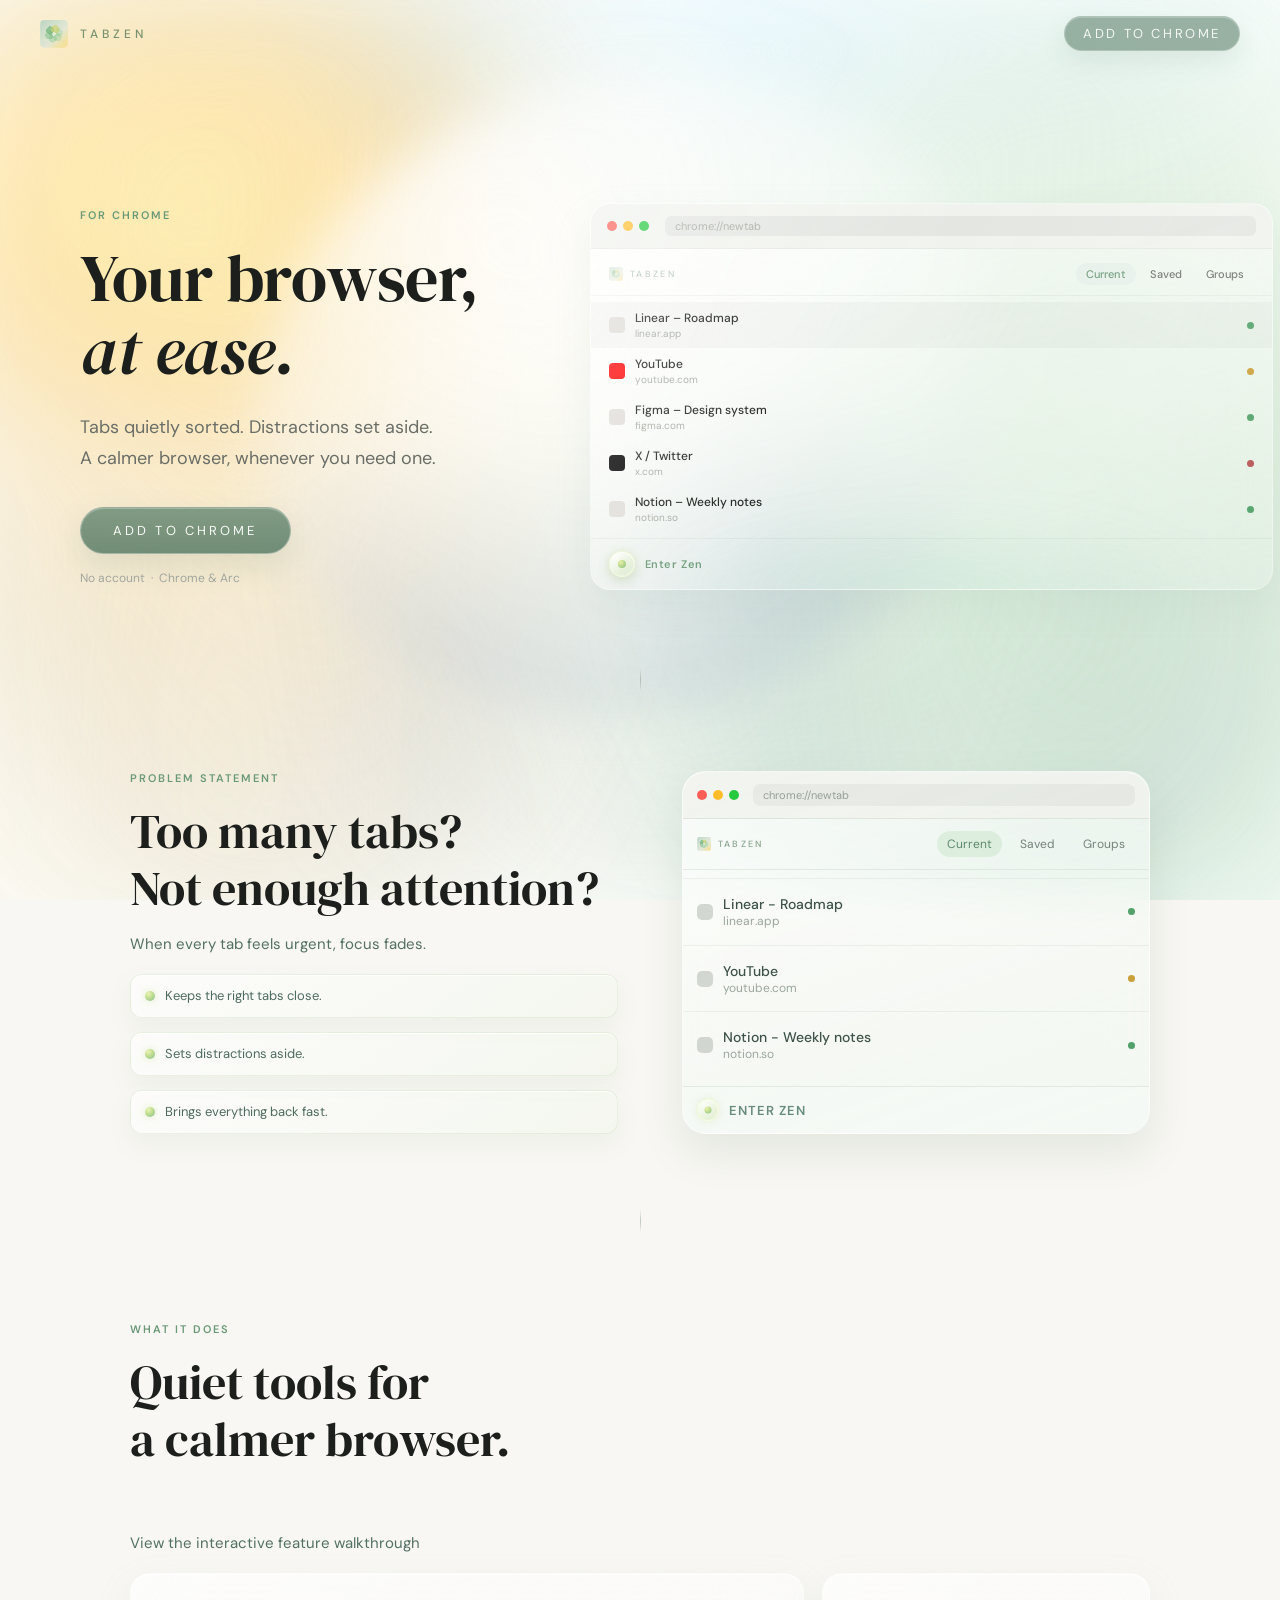
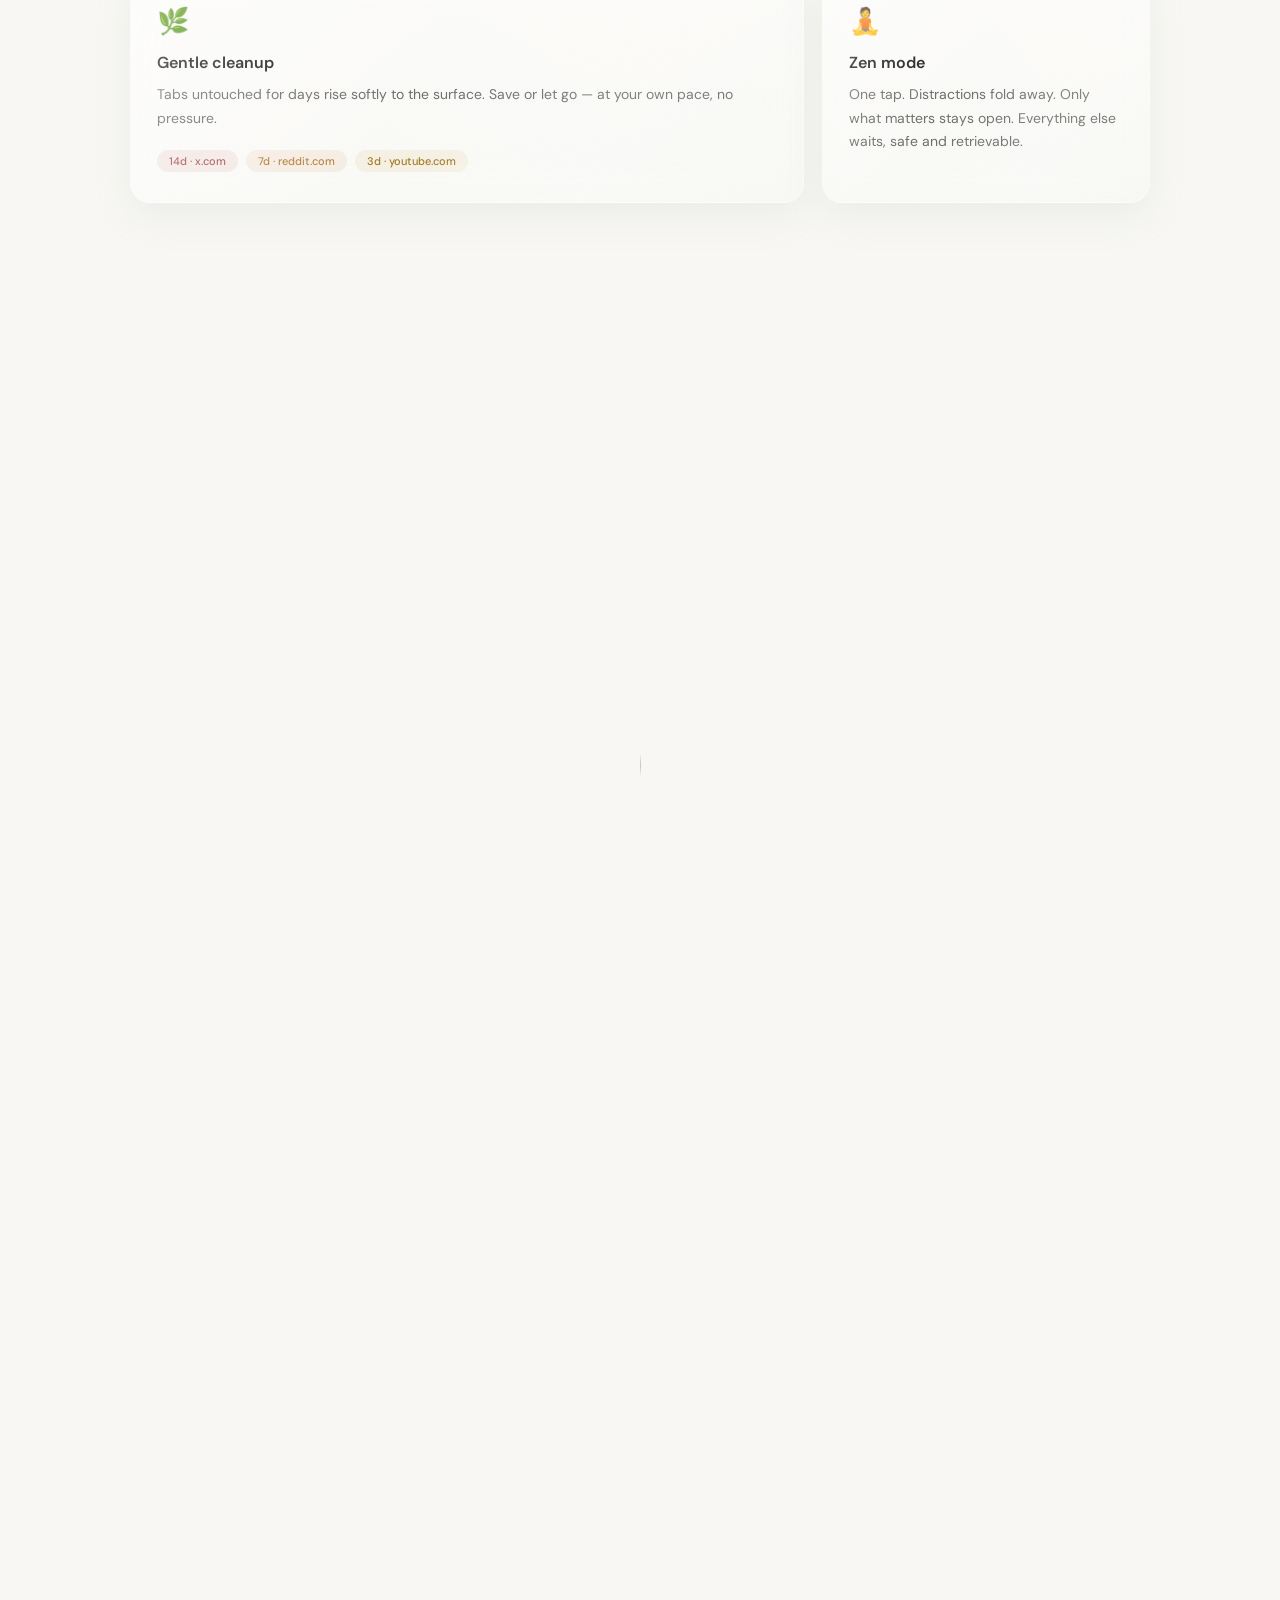
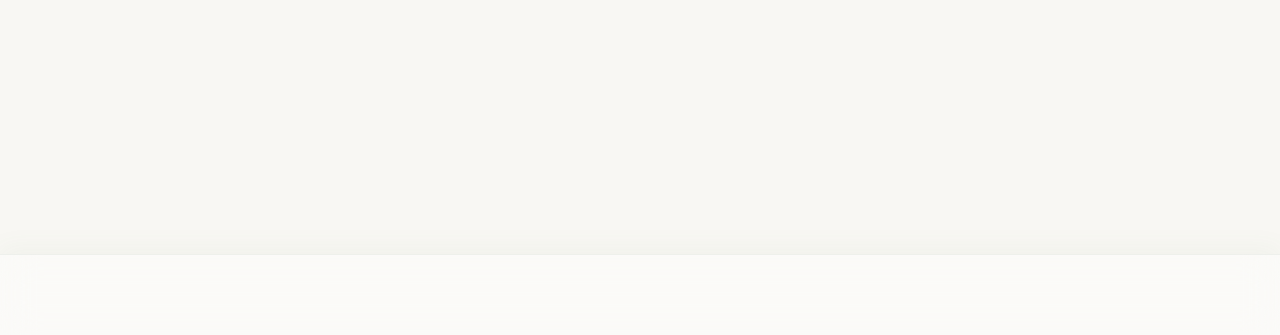
==== index.html @ 059d5b4e "Add files via upload" ====
<!DOCTYPE html>
<html lang="en">
<head>
  <meta charset="UTF-8" />
  <meta name="viewport" content="width=device-width, initial-scale=1.0" />
  <title>Tabzen - quiet tab management</title>
  <link rel="icon" type="image/svg+xml" href="./tabzen-logo.svg" />
  <link rel="stylesheet" href="./landing.css?v=20260421-zen25" />
  <link rel="preconnect" href="https://fonts.googleapis.com" />
  <link rel="preconnect" href="https://fonts.gstatic.com" crossorigin />
  <link href="https://fonts.googleapis.com/css2?family=DM+Sans:wght@400;500;600;700&family=DM+Serif+Display:ital@0;1&display=swap" rel="stylesheet" />
</head>
<body>
  <div class="zen-cursor" aria-hidden="true"></div>

  <!-- ── Background decoration ── -->
  <div class="bg-canvas" aria-hidden="true">
    <div class="petal p1"></div>
    <div class="petal p2"></div>
    <div class="petal p3"></div>
    <div class="petal p4"></div>
    <div class="petal p5"></div>
    <div class="petal p6"></div>
    <div class="petal p7"></div>
    <div class="petal p8"></div>
    <div class="petal p9"></div>
    <div class="petal p10"></div>
    <div class="petal p11"></div>
    <div class="petal p12"></div>
    <div class="glow-orb g1"></div>
    <div class="glow-orb g2"></div>
    <div class="glow-orb g3"></div>
    <div class="glow-orb g4"></div>
    <div class="glow-orb g5"></div>
    <div class="glass-orb glass-orb-main" aria-hidden="true">
      <div class="glass-orb-liquid"></div>
    </div>
    <div class="glass-orb-lite orb-a" aria-hidden="true"></div>
    <div class="glass-orb-lite orb-b" aria-hidden="true"></div>
    <div class="glass-orb-lite orb-c" aria-hidden="true"></div>
    <div class="ripple-field"></div>
    <div class="dust-field"></div>
  </div>

  <!-- ── NAV ── -->
  <nav class="nav">
    <a class="nav-logo" href="#" aria-label="tabzen home">
      <img src="./tabzen-logo.svg" alt="tabzen" />
      <span class="brand-wordmark">TABZEN</span>
    </a>
    <a class="nav-cta" href="#">ADD TO CHROME</a>
  </nav>

  <!-- ── HERO ── -->
  <section class="hero">
    <div class="hero-grid">
      <div class="hero-copy">
        <div class="hero-eyebrow">for Chrome</div>
        <h1 class="hero-headline">
          Your browser,<br />
          <em>at ease.</em>
        </h1>
        <p class="hero-sub">
          Tabs quietly sorted. Distractions set aside.<br class="br-desk" />
          A calmer browser, whenever you need one.
        </p>
        <a class="btn-primary" href="#">ADD TO CHROME</a>
        <div class="hero-footnote">No account &nbsp;·&nbsp; Chrome &amp; Arc</div>

        <div class="hero-preview-strip" aria-hidden="true">
          <article class="hero-peek hero-peek-timer">
            <div class="hero-peek-tag">ZEN TIMER</div>
            <div class="hero-peek-time" data-demo-timer>00:09</div>
            <div class="hero-peek-bar"><span style="--w: 76%"></span></div>
          </article>

          <article class="hero-peek hero-peek-theme" data-theme-demo>
            <div class="hero-peek-head">
              <span class="hero-peek-tag">LIGHT / DARK</span>
              <button class="theme-toggle" data-theme-toggle type="button" aria-label="Toggle preview theme">Light</button>
            </div>
            <div class="hero-peek-theme-ui">
              <span></span><span></span><span class="short"></span>
            </div>
          </article>

          <article class="hero-peek hero-peek-restore">
            <div class="hero-peek-tag">SESSION RESTORE</div>
            <div class="hero-peek-list">
              <span>Roadmap · Q2 2026</span>
              <span>Reading list · 4 articles</span>
            </div>
          </article>
        </div>
      </div>

      <div class="hero-visual">
        <div class="mockup-wrap" aria-hidden="true">
          <div class="mockup-browser">
            <div class="mockup-bar">
              <span class="dot red"></span><span class="dot yellow"></span><span class="dot green"></span>
              <div class="mockup-url">chrome://newtab</div>
            </div>
            <div class="mockup-body">
              <div class="panel-header">
                <span class="panel-title" aria-label="tabzen brand">
                  <img src="./tabzen-logo.svg" alt="tabzen" />
                  <span class="brand-wordmark brand-wordmark--panel">TABZEN</span>
                </span>
                <div class="panel-tabs-row">
                  <span class="ptab active">Current</span>
                  <span class="ptab">Saved</span>
                  <span class="ptab">Groups</span>
                </div>
              </div>
              <div class="tab-list">
                <div class="tab-row tab-row--active"><div class="fav"></div><div class="tab-info"><div class="tab-title">Linear – Roadmap</div><div class="tab-url">linear.app</div></div><div class="leaf leaf--green"></div></div>
                <div class="tab-row"><div class="fav fav-yt"></div><div class="tab-info"><div class="tab-title">YouTube</div><div class="tab-url">youtube.com</div></div><div class="leaf leaf--yellow"></div></div>
                <div class="tab-row"><div class="fav"></div><div class="tab-info"><div class="tab-title">Figma – Design system</div><div class="tab-url">figma.com</div></div><div class="leaf leaf--green"></div></div>
                <div class="tab-row"><div class="fav fav-x"></div><div class="tab-info"><div class="tab-title">X / Twitter</div><div class="tab-url">x.com</div></div><div class="leaf leaf--red"></div></div>
                <div class="tab-row"><div class="fav"></div><div class="tab-info"><div class="tab-title">Notion – Weekly notes</div><div class="tab-url">notion.so</div></div><div class="leaf leaf--green"></div></div>
              </div>
              <div class="zen-bar">
                <div class="zen-orb"></div>
                <span class="zen-label">Enter Zen</span>
              </div>
            </div>
          </div>
        </div>
      </div>
    </div>
  </section>

  <div class="section-divider" aria-hidden="true"></div>

  <!-- ── PROBLEM STATEMENT ── -->
  <section class="problem" id="problem">
    <div class="problem-grid">
      <div class="problem-copy">
        <div class="section-tag">Problem statement</div>
        <h2 class="section-title">Too many tabs?<br/>Not enough attention?</h2>
        <p class="problem-lead">When every tab feels urgent, focus fades.</p>

        <ul class="problem-questions">
          <li>Keeps the right tabs close.</li>
          <li>Sets distractions aside.</li>
          <li>Brings everything back fast.</li>
        </ul>
      </div>

      <div class="problem-visual" aria-hidden="true">
        <div class="problem-product-card">
          <div class="pp-top">
            <span class="dot red"></span><span class="dot yellow"></span><span class="dot green"></span>
            <span class="pp-url">chrome://newtab</span>
          </div>
          <div class="pp-head">
            <span class="pp-logo" aria-label="tabzen brand">
              <img src="./tabzen-logo.svg" alt="tabzen" />
              <span class="brand-wordmark brand-wordmark--panel">TABZEN</span>
            </span>
            <div class="pp-tabs"><span class="active">Current</span><span>Saved</span><span>Groups</span></div>
          </div>

          <div class="pp-list">
            <div class="pp-row"><span class="pp-fav"></span><div class="pp-txt"><b>Linear - Roadmap</b><small>linear.app</small></div><i class="leaf leaf--green"></i></div>
            <div class="pp-row"><span class="pp-fav"></span><div class="pp-txt"><b>YouTube</b><small>youtube.com</small></div><i class="leaf leaf--yellow"></i></div>
            <div class="pp-row"><span class="pp-fav"></span><div class="pp-txt"><b>Notion - Weekly notes</b><small>notion.so</small></div><i class="leaf leaf--green"></i></div>
          </div>

          <div class="pp-foot">
            <span class="pp-orb"></span>
            <span>Enter Zen</span>
          </div>
        </div>
      </div>
    </div>
  </section>

  <div class="section-divider" aria-hidden="true"></div>

  <!-- ── FEATURES ── -->
  <section class="features" id="features">
    <div class="section-tag">What it does</div>
    <h2 class="section-title">Quiet tools for<br/>a calmer browser.</h2>
    <p class="problem-lead"><a href="./features.html">View the interactive feature walkthrough</a></p>

    <div class="feature-grid">

      <div class="feature-card feature-card--wide">
        <div class="fc-icon">🌿</div>
        <h3>Gentle cleanup</h3>
        <p>Tabs untouched for days rise softly to the surface. Save or let go — at your own pace, no pressure.</p>
        <div class="fc-detail">
          <div class="stale-pill stale-pill--red">14d · x.com</div>
          <div class="stale-pill stale-pill--orange">7d · reddit.com</div>
          <div class="stale-pill stale-pill--yellow">3d · youtube.com</div>
        </div>
      </div>

      <div class="feature-card">
        <div class="fc-icon">🧘</div>
        <h3>Zen mode</h3>
        <p>One tap. Distractions fold away. Only what matters stays open. Everything else waits, safe and retrievable.</p>
      </div>

      <div class="feature-card">
        <div class="fc-icon">🗂</div>
        <h3>Smart groups</h3>
        <p>Tabs find their own clusters quietly — Work, Research, Reading. The right one is usually nearby.</p>
      </div>

      <div class="feature-card">
        <div class="fc-icon">🎨</div>
        <h3>Free hue and theme color</h3>
        <p>Freely shift hue and pick any theme color. tabzen updates instantly and keeps your personalized look quietly in the background.</p>
      </div>

      <div class="feature-card feature-card--wide">
        <div class="fc-icon">📦</div>
        <h3>Save, drag, return</h3>
        <p>Drag tabs between windows. Save a whole session in one click. They wait quietly until you come back.</p>
      </div>

    </div>
  </section>

  <div class="section-divider" aria-hidden="true"></div>

  <!-- ── HOW IT WORKS ── -->
  <section class="how" id="how">
    <div class="section-tag">How it works</div>
    <h2 class="section-title">Three small moments.<br/>A quieter day.</h2>

    <div class="steps">
      <div class="step">
        <div class="step-num">01</div>
        <h3>Open the panel</h3>
        <p>Pin tabzen to your toolbar. The side panel opens quietly — tabs sorted and colour-aged at a glance.</p>
      </div>
      <div class="step-connector"></div>
      <div class="step">
        <div class="step-num">02</div>
        <h3>Settle what you don't need</h3>
        <p>Sweep stale tabs or save a group for later. Drag between windows. Nothing disappears until you decide.</p>
      </div>
      <div class="step-connector"></div>
      <div class="step">
        <div class="step-num">03</div>
        <h3>Enter Zen</h3>
        <p>Tap the orb. Distractions move aside. What matters stays. The rest waits safely nearby.</p>
      </div>
    </div>
  </section>

  <!-- ── PRODUCT SHOWCASE ── -->
  <section class="showcase" id="showcase">
    <div class="section-tag">Product glimpses</div>
    <h2 class="section-title">A few quiet moments<br/>from tabzen.</h2>

    <div class="showcase-grid">
      <article class="demo-card demo-zen">
        <div class="demo-head">
          <span class="demo-chip">ZEN MODE ACTIVE</span>
          <span class="demo-chip demo-chip-soft">focus queue</span>
        </div>
        <div class="demo-timer" data-demo-clock>00:09</div>
        <p class="demo-copy">Distractions parked. Focus open. Time flows.</p>
        <div class="demo-meter">
          <span style="--w: 80%"></span>
        </div>
        <ul class="demo-tabs">
          <li><span>tabzen.io — focus mode</span><em>9s</em></li>
          <li><span>docs.stripe.com — payments</span><em>3m</em></li>
          <li><span>figma.com — ui review</span><em>7m</em></li>
        </ul>
      </article>

      <article class="demo-card theme-demo" data-theme-card>
        <div class="demo-head">
          <span class="demo-chip">THEME SWITCH</span>
          <button class="theme-toggle" data-theme-card-toggle type="button" aria-label="Toggle preview theme">Light</button>
        </div>
        <div class="theme-preview">
          <div class="theme-topbar"></div>
          <div class="theme-row"><span class="theme-dot"></span><span class="theme-line"></span></div>
          <div class="theme-row"><span class="theme-dot"></span><span class="theme-line"></span></div>
          <div class="theme-row"><span class="theme-dot"></span><span class="theme-line short"></span></div>
        </div>
        <p class="demo-copy">Light or dark, one tap. The same calm palette either way.</p>
      </article>

      <article class="demo-card demo-queue">
        <div class="demo-head">
          <span class="demo-chip">SESSION RESTORE</span>
          <span class="demo-chip demo-chip-soft">2 tabs recovered</span>
        </div>
        <p class="demo-copy">Your parked tabs, ready when you surface.</p>
        <div class="queue-rows">
          <div class="queue-row"><span class="queue-fav"></span><span>Roadmap planning 2026</span></div>
          <div class="queue-row"><span class="queue-fav alt"></span><span>Article — saved for later</span></div>
          <div class="queue-row"><span class="queue-fav"></span><span>Pricing compare sheet</span></div>
        </div>
        <a class="queue-action" href="#">Done</a>
      </article>
    </div>
  </section>

  <!-- ── ZEN CALLOUT ── -->
  <section class="callout">
    <div class="callout-inner">
      <div class="callout-orb" aria-hidden="true">
        <div class="orb-ring r1"></div>
        <div class="orb-ring r2"></div>
        <div class="orb-ring r3"></div>
        <div class="orb-core"></div>
      </div>
      <h2>Nothing lost,<br/><em>everything resting.</em></h2>
      <p>Zen mode parks what you don't need. Your desk clears. Everything waits — quiet, safe, ready when you return.</p>
      <a class="btn-primary btn-primary--light" href="#">ENTER ZEN</a>
    </div>
  </section>

  <!-- ── CTA ── -->
  <section class="final-cta">
    <h2>A calmer browser,<br/>when you need it.</h2>
    <p>Free. No account. No tracking.</p>
    <a class="btn-primary btn-primary--large" href="#">ADD TABZEN TO CHROME</a>
    <div class="final-footnote">Chrome Web Store &nbsp;·&nbsp; < 1 MB &nbsp;·&nbsp; Open source</div>
  </section>

  <!-- ── FOOTER ── -->
  <footer class="footer">
    <span class="footer-logo" aria-label="tabzen brand">
      <img src="./tabzen-logo.svg" alt="tabzen" />
      <span class="brand-wordmark">TABZEN</span>
    </span>
    <div class="footer-links">
      <a href="./privacy.html">Privacy</a>
      <a href="mailto:siyukath@gmail.com">Contact</a>
    </div>
  </footer>

  <script src="./landing.js?v=20260421-zen4"></script>
</body>
</html>
---- landing.css ----
/* ─── Reset & base ─────────────────────────────────── */
*, *::before, *::after { box-sizing: border-box; margin: 0; padding: 0; }

:root {
  --bg:            #f8f7f3;
  --bg-tint:       #eef5ef;
  --bg-petal:      #f5f0ea;
  --surface:       rgba(255,255,255,0.58);
  --surface-solid: #ffffff;
  --border:        rgba(126,146,126,0.10);
  --border-mid:    rgba(107,153,120,0.18);
  --text:          #1d1f1c;
  --muted:         #6a6e67;
  --subtle:        #a4a89f;
  --accent:        #6b9978;
  --accent-lt:     #e6f0e9;
  --accent-mid:    #91b89c;
  --accent-soft:   #cde4d4;
  --blush:         #f2e5dd;
  --mist:          #e2f0ea;
  --warn:          #b8823a;
  --danger:        #a85454;
  --wave-fill:     #eef2eb;
  --glass-shadow:  0 24px 60px rgba(74,108,86,0.12);
  --glass-highlight: inset 0 1px 0 rgba(255,255,255,0.82);

  --radius-sm: 8px;
  --radius-md: 14px;
  --radius-lg: 20px;
  --radius-xl: 32px;

  font-family: "DM Sans", system-ui, sans-serif;
  font-size: 16px;
  color: var(--text);
  background: var(--bg);
  -webkit-font-smoothing: antialiased;
  --mx: 50vw;
  --my: 40vh;
}

html { scroll-behavior: smooth; }
a    { color: inherit; text-decoration: none; }
em   { font-family: "DM Serif Display", Georgia, serif; font-style: italic; font-weight: 400; }

body {
  min-height: 100vh;
  font-family: "DM Sans", system-ui, sans-serif;
  background: var(--bg);
}

button,
input,
textarea,
select {
  font: inherit;
}

@media (pointer: fine) {
  body,
  a,
  button {
    cursor: none;
  }
}

.zen-cursor {
  position: fixed;
  left: 0;
  top: 0;
  width: 18px;
  height: 18px;
  margin-left: -9px;
  margin-top: -9px;
  pointer-events: none;
  z-index: 9999;
  opacity: 0;
  border-radius: 999px;
  background: radial-gradient(circle at 35% 35%, rgba(228,255,244,0.92), rgba(103,188,156,0.88) 62%, rgba(64,147,117,0.95));
  box-shadow: 0 0 0 1px rgba(228,255,244,0.75), 0 0 18px rgba(99,184,151,0.34);
  transform: translate3d(-200px, -200px, 0);
  transition: opacity .16s ease;
}

.zen-cursor.is-visible {
  opacity: 1;
}

.zen-cursor::after {
  content: "";
  position: absolute;
  inset: 0;
  border-radius: 999px;
  border: 1px solid rgba(96,180,148,0.56);
  transform: scale(1);
  opacity: 0.7;
  animation: cursor-ripple 1.45s ease-out infinite;
}

@keyframes cursor-ripple {
  0% { transform: scale(1); opacity: 0.66; }
  100% { transform: scale(2.4); opacity: 0; }
}

/* ─── Background canvas ─────────────────────────────── */
.bg-canvas {
  position: fixed; inset: 0; z-index: 0;
  pointer-events: none; overflow: hidden;
  background:
    radial-gradient(980px 620px at 12% 10%, rgba(204,231,189,0.54) 0%, transparent 67%),
    radial-gradient(900px 560px at 90% 14%, rgba(193,225,178,0.5) 0%, transparent 66%),
    radial-gradient(760px 460px at 58% 78%, rgba(98,134,88,0.46) 0%, transparent 70%),
    radial-gradient(680px 420px at calc(var(--mx) * 1) calc(var(--my) * 1), rgba(221,241,214,0.26) 0%, transparent 74%),
    linear-gradient(180deg, #fbfbf8 0%, #f5f8f1 52%, #f2f6ef 100%);
}

.bg-canvas::before,
.bg-canvas::after {
  content: "";
  position: absolute;
  inset: -12%;
  pointer-events: none;
}

.bg-canvas::before {
  background:
    radial-gradient(360px 520px at 52% 25%, rgba(67,102,64,0.54) 0%, rgba(78,122,72,0.34) 34%, rgba(78,122,72,0.08) 62%, transparent 78%),
    radial-gradient(610px 440px at 50% 66%, rgba(24,52,29,0.72) 0%, rgba(33,68,37,0.54) 36%, rgba(33,68,37,0.16) 66%, transparent 84%),
    radial-gradient(300px 650px at 82% 36%, rgba(132,176,116,0.42) 0%, rgba(132,176,116,0.18) 56%, transparent 74%),
    radial-gradient(560px 900px at 22% 38%, rgba(172,206,147,0.32) 0%, transparent 72%),
    radial-gradient(500px 780px at 74% 38%, rgba(140,179,122,0.28) 0%, transparent 74%);
  filter: blur(56px) saturate(1.08);
  opacity: 0.94;
  animation: ink-swell 24s ease-in-out infinite alternate;
}

.bg-canvas::after {
  background:
    linear-gradient(90deg,
      rgba(255,255,252,0) 0%,
      rgba(255,255,252,0.66) 15%,
      rgba(255,255,252,0.68) 19%,
      rgba(255,255,252,0) 28%,
      rgba(255,255,252,0) 39%,
      rgba(255,255,252,0.62) 47%,
      rgba(255,255,252,0.64) 51%,
      rgba(255,255,252,0) 60%,
      rgba(255,255,252,0) 100%),
    radial-gradient(circle at 30% 32%, rgba(255,255,255,0.36) 0 0.55px, transparent 0.95px),
    radial-gradient(circle at 62% 58%, rgba(175,205,165,0.24) 0 0.45px, transparent 0.9px);
  background-size: 100% 100%, 2px 2px, 2.4px 2.4px;
  opacity: 0.42;
  mix-blend-mode: screen;
  animation: channels-drift 26s ease-in-out infinite alternate;
}

@keyframes ink-swell {
  0% { transform: translate3d(-10px, 8px, 0) scale(1.02); }
  50% { transform: translate3d(16px, -10px, 0) scale(1.06); }
  100% { transform: translate3d(-8px, 14px, 0) scale(1.03); }
}

@keyframes channels-drift {
  0% { transform: translate3d(-6px, 0, 0); }
  100% { transform: translate3d(8px, 0, 0); }
}

.petal {
  position: absolute;
  border-radius: 58% 42% 52% 48% / 55% 45% 56% 44%;
  filter: blur(52px);
  opacity: 0.68;
  mix-blend-mode: multiply;
  animation: petal-wave 28s ease-in-out infinite alternate;
}
.p1 {
  width: 260px; height: 320px; top: 6%; left: 8%;
  background: radial-gradient(circle at 40% 38%, rgba(205,235,180,0.9) 0%, rgba(173,210,143,0.78) 38%, rgba(173,210,143,0.16) 74%, transparent 88%);
  animation-duration: 19s;
}
.p2 {
  width: 280px; height: 340px; top: 4%; right: 4%;
  background: radial-gradient(circle at 40% 36%, rgba(185,224,162,0.9) 0%, rgba(152,194,124,0.76) 38%, rgba(152,194,124,0.16) 74%, transparent 88%);
  animation-delay: 4s; animation-duration: 16s;
}
.p3 {
  width: 240px; height: 300px; top: 40%; left: 20%;
  background: radial-gradient(circle at 42% 34%, rgba(199,208,102,0.86) 0%, rgba(159,170,72,0.72) 34%, rgba(159,170,72,0.12) 74%, transparent 88%);
  animation-delay: 2s; animation-duration: 14s;
}
.p4 {
  width: 360px; height: 260px; bottom: 10vh; left: 36%;
  background: radial-gradient(circle at 44% 40%, rgba(28,54,31,0.88) 0%, rgba(24,45,27,0.76) 40%, rgba(24,45,27,0.2) 74%, transparent 88%);
  animation-delay: 7s; animation-duration: 17s;
}
.p5 {
  width: 220px; height: 190px; bottom: -2%; right: -4%;
  background: radial-gradient(circle at 40% 32%, rgba(117,144,83,0.78) 0%, rgba(82,109,57,0.62) 36%, rgba(82,109,57,0.14) 72%, transparent 88%);
  animation-delay: 10s; animation-duration: 20s;
}
.p6 {
  width: 112px; height: 142px; top: 42%; right: 24%;
  background: radial-gradient(circle at 42% 36%, rgba(206,239,229,0.9) 0%, rgba(132,201,173,0.72) 34%, rgba(132,201,173,0.14) 72%, transparent 88%);
  animation-delay: 5s; animation-duration: 15s;
}
.p7 {
  width: 122px; height: 150px; top: 16%; left: 47%;
  background: radial-gradient(circle at 42% 34%, rgba(221,246,232,0.92) 0%, rgba(174,226,200,0.76) 34%, rgba(174,226,200,0.14) 76%, transparent 88%);
  animation-delay: 9s; animation-duration: 13s;
}
.p8 {
  width: 96px; height: 124px; top: 24%; left: 68%;
  background: radial-gradient(circle at 40% 30%, rgba(216,238,198,0.88) 0%, rgba(177,206,151,0.7) 36%, rgba(177,206,151,0.12) 76%, transparent 88%);
  animation-delay: 3s; animation-duration: 12s;
}
.p9 {
  width: 88px; height: 112px; top: 62%; left: 58%;
  background: radial-gradient(circle at 36% 32%, rgba(209,240,225,0.9) 0%, rgba(148,214,185,0.72) 34%, rgba(148,214,185,0.12) 76%, transparent 88%);
  animation-delay: 11s; animation-duration: 18s;
}
.p10 {
  width: 102px; height: 130px; bottom: 24%; right: 28%;
  background: radial-gradient(circle at 38% 34%, rgba(201,233,178,0.86) 0%, rgba(162,196,133,0.68) 34%, rgba(162,196,133,0.12) 76%, transparent 88%);
  animation-delay: 6s; animation-duration: 14s;
}
.p11 {
  width: 78px; height: 98px; top: 8%; right: 24%;
  background: radial-gradient(circle at 40% 34%, rgba(214,245,231,0.9) 0%, rgba(154,220,191,0.74) 36%, rgba(154,220,191,0.12) 76%, transparent 88%);
  animation-delay: 8s; animation-duration: 11s;
}
.p12 {
  width: 190px; height: 160px; bottom: 24%; left: 64%;
  background: radial-gradient(circle at 40% 34%, rgba(178,208,140,0.66) 0%, rgba(138,172,110,0.52) 36%, rgba(138,172,110,0.12) 76%, transparent 88%);
  animation-delay: 1s; animation-duration: 17s;
}
@keyframes petal-drift {
  0%   { transform: translate3d(0, 0, 0) rotate(0deg) scale(0.96); }
  33%  { transform: translate3d(14px, -18px, 0) rotate(5deg) scale(1.03); }
  66%  { transform: translate3d(-10px, 10px, 0) rotate(-3deg) scale(0.98); }
  100% { transform: translate3d(8px, -6px, 0) rotate(4deg) scale(1.04); }
}

@keyframes petal-wave {
  0% { transform: translate3d(0, 0, 0) scale(0.98) skewX(0deg); }
  45% { transform: translate3d(18px, -14px, 0) scale(1.08) skewX(2deg); }
  100% { transform: translate3d(-14px, 16px, 0) scale(1.02) skewX(-2deg); }
}

.glow-orb {
  position: absolute;
  border-radius: 999px;
  filter: blur(16px);
  opacity: 0.45;
  animation: glow-float 14s ease-in-out infinite alternate;
}

.g1 { width: 34px; height: 34px; top: 20%; left: 14%; background: rgba(163,236,204,0.85); animation-duration: 9s; }
.g2 { width: 22px; height: 22px; top: 28%; right: 18%; background: rgba(177,219,155,0.8); animation-duration: 7.5s; }
.g3 { width: 18px; height: 18px; top: 58%; left: 72%; background: rgba(180,236,214,0.82); animation-duration: 8.8s; }
.g4 { width: 26px; height: 26px; bottom: 18%; left: 18%; background: rgba(162,202,138,0.78); animation-duration: 6.8s; }
.g5 { width: 16px; height: 16px; bottom: 24%; right: 12%; background: rgba(158,231,198,0.84); animation-duration: 11s; }

.glass-orb {
  position: absolute;
  left: 50%;
  top: 46%;
  width: min(86vmax, 1200px);
  aspect-ratio: 1 / 1;
  transform: translate(-50%, -50%);
  border-radius: 50%;
  border: 1px solid rgba(255,255,255,0.58);
  background: radial-gradient(circle at 28% 22%, rgba(255,255,255,0.48), rgba(255,255,255,0.10) 42%, rgba(255,255,255,0.02) 74%);
  backdrop-filter: blur(24px) saturate(1.06);
  box-shadow: inset 0 0 0 1px rgba(255,255,255,0.18), 0 46px 110px rgba(25,38,25,0.20);
  overflow: hidden;
  animation: orb-wave-main 14s ease-in-out infinite alternate;
}

.glass-orb::before {
  content: "";
  position: absolute;
  inset: 0;
  background:
    radial-gradient(140% 78% at 16% 6%, rgba(255,255,255,0.92) 0%, rgba(255,255,255,0.16) 42%, transparent 60%),
    radial-gradient(86% 52% at 54% 98%, rgba(19,31,21,0.72) 0%, rgba(19,31,21,0.22) 52%, transparent 72%),
    radial-gradient(120% 120% at 50% 50%, transparent 62%, rgba(40,69,44,0.28) 74%, rgba(255,255,255,0.20) 88%, transparent 100%);
  filter: blur(0.5px) saturate(0.94);
  pointer-events: none;
}

.glass-orb::after {
  content: "";
  position: absolute;
  inset: -8%;
  border-radius: 50%;
  background: radial-gradient(60% 60% at 50% 50%, transparent 64%, rgba(46,78,50,0.22) 78%, transparent 94%);
  filter: blur(14px);
  opacity: 0.8;
  pointer-events: none;
}

.glass-orb-liquid {
  position: absolute;
  inset: 8% 8% 10% 8%;
  border-radius: 58% 42% 55% 45% / 50% 50% 58% 42%;
  background:
    radial-gradient(150% 106% at 20% 22%, rgba(255,255,255,0.94) 0%, rgba(255,255,255,0.68) 40%, rgba(255,255,255,0.24) 72%, transparent 92%),
    radial-gradient(90% 66% at 56% 96%, rgba(21,35,24,0.60) 0%, rgba(21,35,24,0.18) 48%, transparent 70%);
  filter: blur(2.8px);
  transform: rotate(4deg);
  animation: liquid-wave 8.6s ease-in-out infinite alternate;
}

.glass-orb-core {
  display: none;
}

@keyframes orb-wave-main {
  0% { transform: translate(-50%, -50%) translate3d(-18px, 12px, 0) scale(0.98); }
  42% { transform: translate(-50%, -50%) translate3d(42px, -38px, 0) scale(1.03); }
  100% { transform: translate(-50%, -50%) translate3d(-34px, 32px, 0) scale(1.01); }
}

@keyframes liquid-wave {
  0% { transform: rotate(3deg) scale(0.99); }
  50% { transform: rotate(-5deg) scale(1.03); }
  100% { transform: rotate(4deg) scale(1.01); }
}

.glass-orb-lite {
  position: absolute;
  width: min(34vw, 440px);
  aspect-ratio: 1 / 1;
  border-radius: 50%;
  border: 1px solid rgba(255,255,255,0.5);
  background: radial-gradient(circle at 34% 28%, rgba(255,255,255,0.36), rgba(255,255,255,0.08) 52%, rgba(255,255,255,0.02) 78%);
  backdrop-filter: blur(18px) saturate(1.04);
  box-shadow: inset 0 0 0 1px rgba(255,255,255,0.14), 0 24px 56px rgba(34,52,31,0.16);
}

.orb-a {
  left: 8%;
  top: 18%;
  animation: orb-collision-a 9.2s ease-in-out infinite;
}

.orb-b {
  left: 68%;
  top: 18%;
  width: min(30vw, 380px);
  animation: orb-collision-b 9.8s ease-in-out infinite;
}

.orb-c {
  left: 64%;
  top: 62%;
  width: min(26vw, 330px);
  animation: orb-collision-c 8.8s ease-in-out infinite;
}

@keyframes orb-collision-a {
  0%, 100% { transform: translate3d(0, 0, 0) scale(0.98); }
  38% { transform: translate3d(260px, 186px, 0) scale(1.04); }
  62% { transform: translate3d(324px, 228px, 0) scale(1.02); }
}

@keyframes orb-collision-b {
  0%, 100% { transform: translate3d(0, 0, 0) scale(0.96); }
  32% { transform: translate3d(-286px, 170px, 0) scale(1.03); }
  64% { transform: translate3d(-350px, 220px, 0) scale(1.01); }
}

@keyframes orb-collision-c {
  0%, 100% { transform: translate3d(0, 0, 0) scale(0.95); }
  42% { transform: translate3d(-248px, -212px, 0) scale(1.06); }
  70% { transform: translate3d(-302px, -258px, 0) scale(1.02); }
}

@keyframes glow-float {
  0% { transform: translate3d(0, 0, 0) scale(0.9); opacity: 0.45; }
  50% { transform: translate3d(6px, -16px, 0) scale(1.08); opacity: 0.95; }
  100% { transform: translate3d(-8px, 8px, 0) scale(0.98); opacity: 0.55; }
}

.ripple-field {
  position: absolute; inset: 0;
  background-image: radial-gradient(circle 1px at 1px 1px, rgba(104,146,113,0.18) 0%, transparent 100%);
  background-size: 38px 38px;
  opacity: 0.35;
  mask-image: radial-gradient(ellipse 90% 80% at 50% 40%, black 20%, transparent 100%);
  -webkit-mask-image: radial-gradient(ellipse 90% 80% at 50% 40%, black 20%, transparent 100%);
  animation: ripple-drift 36s linear infinite;
}

@keyframes ripple-drift {
  0%   { transform: translate3d(0, 0, 0); }
  50%  { transform: translate3d(-14px, 12px, 0); }
  100% { transform: translate3d(16px, -8px, 0); }
}

.dust-field {
  position: absolute; inset: -10% -12%;
  background-image:
    radial-gradient(circle, rgba(255,255,255,0.34) 0.38px, transparent 0.6px),
    radial-gradient(circle, rgba(152,196,139,0.20) 0.34px, transparent 0.58px),
    radial-gradient(circle, rgba(225,245,220,0.22) 0.32px, transparent 0.52px);
  background-size: 1.8px 1.8px, 2.2px 2.2px, 2.8px 2.8px;
  background-position: 0 0, 30px 18px;
  opacity: 0.28;
  mix-blend-mode: soft-light;
  animation: dust-float 36s linear infinite;
}

/* ─── Poster Premium v10 ─────────────────────────────── */

/* ── base canvas ── */
.bg-canvas {
  background:
    linear-gradient(180deg, #f9f7f4 0%, #f5f6f1 50%, #f1f5ee 100%) !important;
}

/* ── main colour layer: warm amber + cool sage + atmospheric mist ── */
/* ─── Poster Premium v11 ─────────────────────────────── */

/* ── base canvas ── */
.bg-canvas {
  background:
    linear-gradient(180deg, #fefdfa 0%, #fbfcf9 46%, #f7fbfa 100%) !important;
}

/* ── main colour masses — large, less-blurred, fills screen ── */
.bg-canvas::before {
  inset: -6% !important;
  background:
    /* amber-gold orb — upper left, layered */
    radial-gradient(34% 38% at 18% 26%, rgba(246,226,166,0.76) 0%, rgba(236,206,132,0.58) 30%, rgba(222,184,96,0.24) 54%, transparent 76%),
    radial-gradient(62% 78% at 16% 28%, rgba(234,206,150,0.40) 0%, rgba(214,184,124,0.18) 46%, transparent 74%),
    /* sage green orb — right side, large */
    radial-gradient(66% 82% at 82% 52%, rgba(176,208,176,0.46) 0%, rgba(154,190,154,0.22) 44%, transparent 74%),
    /* cool blue-grey mist — upper band, more separation */
    radial-gradient(28% 20% at 48% 10%, rgba(228,240,248,0.72) 0%, rgba(206,226,240,0.40) 40%, rgba(182,210,230,0.16) 62%, transparent 78%),
    radial-gradient(88% 44% at 50% -4%, rgba(194,220,238,0.42) 0%, rgba(170,200,222,0.18) 52%, transparent 78%),
    /* warm amber fill — lower left */
    radial-gradient(52% 52% at 20% 84%, rgba(214,190,146,0.30) 0%, rgba(198,176,132,0.12) 50%, transparent 76%),
    /* sage accent — lower right */
    radial-gradient(50% 54% at 80% 82%, rgba(176,208,182,0.28) 0%, rgba(154,190,160,0.11) 50%, transparent 76%),
    /* airy white fog masses */
    radial-gradient(42% 38% at 46% 36%, rgba(255,255,255,0.44) 0%, rgba(255,255,255,0.18) 42%, transparent 72%),
    radial-gradient(38% 32% at 62% 64%, rgba(255,255,255,0.30) 0%, rgba(255,255,255,0.12) 44%, transparent 72%),
    /* glass veil */
    linear-gradient(180deg, rgba(255,255,255,0.52) 0%, rgba(255,255,255,0.24) 54%, rgba(255,255,255,0.32) 100%),
    /* vertical gloss */
    linear-gradient(90deg, rgba(255,255,255,0.00) 0%, rgba(255,255,255,0.24) 22%, rgba(255,255,255,0.06) 36%, rgba(255,255,255,0.28) 54%, rgba(255,255,255,0.00) 74%) !important;
  filter: blur(48px) saturate(1.03) brightness(1.08) !important;
  opacity: 0.95 !important;
  animation: premium-ink-flow 44s ease-in-out infinite alternate !important;
}

/* ── film grain + texture ── */
.bg-canvas::after {
  inset: -2% !important;
  background:
    radial-gradient(circle, rgba(255,255,255,0.34) 0 0.42px, transparent 0.68px),
    radial-gradient(circle, rgba(198,210,220,0.12)  0 0.30px, transparent 0.52px) !important;
  background-size: 2.0px 2.0px, 2.6px 2.6px !important;
  opacity: 0.14 !important;
  mix-blend-mode: soft-light !important;
  animation: none !important;
}

@keyframes premium-ink-flow {
  0%   { transform: translate3d(-10px,  6px, 0) scale(1.01); }
  25%  { transform: translate3d( 16px, -12px, 0) scale(1.04); }
  55%  { transform: translate3d( -7px,  18px, 0) scale(1.02); }
  100% { transform: translate3d( 14px,  -5px, 0) scale(1.05); }
}

/* ── ink form petals ── */
.petal {
  filter: blur(56px) !important;
  opacity: 0.42 !important;
  mix-blend-mode: multiply !important;
  animation: premium-petal-wave 38s ease-in-out infinite alternate !important;
  box-shadow:
    inset 0 1.6px 0 rgba(255,255,255,0.46),
    inset 0 10px 18px rgba(255,255,255,0.20),
    inset 0 -9px 13px rgba(98,122,158,0.10),
    inset 0 -2px 0 rgba(106,128,166,0.19),
    inset 0 0 0 1.8px rgba(255,255,255,0.28),
    0 0 34px rgba(255,255,255,0.16) !important;
}

.petal::after {
  content: "";
  position: absolute;
  inset: 3%;
  border-radius: inherit;
  pointer-events: none;
  background:
    radial-gradient(ellipse at 30% 24%, rgba(255,255,255,0.62) 0%, rgba(255,255,255,0.20) 15%, transparent 31%),
    radial-gradient(ellipse at 72% 76%, rgba(104,126,168,0.15) 0%, transparent 28%),
    linear-gradient(180deg, rgba(255,255,255,0.34) 0%, rgba(255,255,255,0.08) 34%, rgba(255,255,255,0.03) 56%, rgba(100,124,164,0.12) 100%),
    linear-gradient(128deg, rgba(255,255,255,0.28), rgba(255,255,255,0.03) 40%, rgba(255,255,255,0.18) 70%, rgba(255,255,255,0.02));
  box-shadow:
    inset 0 1.2px 0 rgba(255,255,255,0.58),
    inset 0 0 0 1.5px rgba(255,255,255,0.44),
    inset 14px 10px 26px rgba(255,255,255,0.12),
    inset -12px -14px 26px rgba(100,124,164,0.08),
    inset 0 -2px 0 rgba(102,124,166,0.17),
    0 0 0 0.8px rgba(255,255,255,0.20);
  opacity: 0.98;
  animation: glass-edge-tremble 6.6s ease-in-out infinite alternate;
}

.petal::before {
  content: "";
  position: absolute;
  inset: 1.1%;
  border-radius: inherit;
  pointer-events: none;
  background:
    radial-gradient(ellipse at 34% 18%, rgba(255,255,255,0.26) 0%, transparent 34%),
    radial-gradient(ellipse at 54% 54%, rgba(255,255,255,0.10) 0%, transparent 42%),
    linear-gradient(180deg, rgba(255,255,255,0.16) 0%, rgba(255,255,255,0) 38%, rgba(94,116,156,0.05) 100%);
  box-shadow:
    inset 0 0.8px 0 rgba(255,255,255,0.46),
    inset 0 -1px 0 rgba(96,118,160,0.12),
    inset 0 0 0 1px rgba(255,255,255,0.30),
    0 0 0 0.7px rgba(255,255,255,0.22);
  opacity: 0.86;
  mix-blend-mode: screen;
  animation: glass-edge-tremble 5.2s ease-in-out infinite alternate-reverse;
}

.p1, .p2, .p4, .p7 { display: block !important; }

/* p1 — amber orb, left */
.p1 {
  width: 52vw !important; height: 110vh !important;
  top: -4% !important; left: -4% !important;
  background: radial-gradient(ellipse at 44% 36%,
    rgba(246,226,170,0.68) 0%, rgba(236,206,138,0.42) 28%, rgba(216,180,98,0.18) 50%,
    transparent 76%) !important;
  animation-delay: 0s !important;
}

/* p2 — sage green orb, right */
.p2 {
  width: 54vw !important; height: 110vh !important;
  top: -2% !important; right: -6% !important; left: auto !important;
  background: radial-gradient(ellipse at 56% 42%,
    rgba(188,218,190,0.54) 0%, rgba(164,196,168,0.28) 32%, rgba(142,178,150,0.12) 54%,
    transparent 76%) !important;
  animation-delay: 7s !important;
}

/* p4 — deep green centre anchor */
.p4 {
  width: 48vw !important; height: 80vh !important;
  top: 22% !important; left: 26% !important; bottom: auto !important;
  background: radial-gradient(ellipse at 48% 46%,
    rgba(216,230,220,0.40) 0%, rgba(192,210,198,0.20) 34%, rgba(168,190,178,0.08) 54%,
    transparent 78%) !important;
  animation-delay: 14s !important;
}

/* p7 — central white glass sphere highlight */
.p7 {
  width: 58vw !important; height: 72vh !important;
  top: 8% !important; left: 20% !important;
  background: radial-gradient(ellipse at 38% 32%,
    rgba(255,255,255,0.88) 0%, rgba(255,255,255,0.64) 26%,
    rgba(255,255,255,0.24) 52%, transparent 76%) !important;
  filter: blur(24px) !important;
  opacity: 0.84 !important;
  mix-blend-mode: normal !important;
  animation-delay: 21s !important;
}

/* hide all other decorative layers */
.p3, .p5, .p6, .p8, .p9, .p10, .p11, .p12,
.glow-orb, .ripple-field, .glass-orb, .glass-orb-lite {
  display: none !important;
}

@keyframes premium-petal-wave {
  0%   { transform: translate3d(  0px,   0px, 0) scale(0.98); }
  25%  { transform: translate3d( 14px, -10px, 0) scale(1.04); }
  60%  { transform: translate3d( -8px,  16px, 0) scale(1.01); }
  100% { transform: translate3d( 12px,  -6px, 0) scale(1.05); }
}

@keyframes glass-edge-tremble {
  0% {
    transform: translate3d(0, 0, 0) scale(1);
    opacity: 0.92;
  }
  25% {
    transform: translate3d(0.6px, -0.4px, 0) scale(1.002);
    opacity: 0.97;
  }
  55% {
    transform: translate3d(-0.5px, 0.5px, 0) scale(0.998);
    opacity: 0.94;
  }
  100% {
    transform: translate3d(0.4px, -0.3px, 0) scale(1.001);
    opacity: 0.98;
  }
}

/* ── CTA buttons — soft deep forest green ── */
.btn-primary {
  background: linear-gradient(180deg, rgba(96,132,110,0.78) 0%, rgba(84,120,98,0.82) 100%) !important;
  color: rgba(250,252,250,0.98) !important;
  border: 1px solid rgba(255,255,255,0.28) !important;
  box-shadow: 0 12px 30px rgba(112,142,124,0.18), inset 0 1px 0 rgba(255,255,255,0.26) !important;
  backdrop-filter: blur(18px) saturate(1.06) !important;
  font-size: 13px !important;
  font-weight: 400 !important;
  letter-spacing: 0.24em !important;
  text-transform: uppercase !important;
}
.btn-primary:hover {
  box-shadow: 0 16px 34px rgba(112,142,124,0.22), inset 0 1px 0 rgba(255,255,255,0.30) !important;
}
.nav-cta {
  background: rgba(104,136,116,0.64) !important;
  color: rgba(247,251,248,0.96) !important;
  border: 1px solid rgba(255,255,255,0.24) !important;
  box-shadow: 0 10px 24px rgba(116,146,128,0.14), inset 0 1px 0 rgba(255,255,255,0.22) !important;
  backdrop-filter: blur(16px) saturate(1.04) !important;
  font-weight: 400 !important;
  letter-spacing: 0.2em !important;
  text-transform: uppercase !important;
}
.nav-cta:hover { opacity: 0.96 !important; }

/* ── cards / hero — lighter shadows, softer contrast ── */
.feature-card,
.hero-peek,
.step,
.testimonial,
.demo-card,
.mockup-browser,
.callout-inner {
  box-shadow:
    0 14px 36px rgba(166,184,180,0.14),
    inset 0 1px 0 rgba(255,255,255,0.88) !important;
  border: 1px solid rgba(255,255,255,0.34) !important;
  backdrop-filter: blur(18px) saturate(1.06) !important;
}
.feature-card:hover {
  box-shadow:
    0 18px 42px rgba(166,184,180,0.18),
    inset 0 1px 0 rgba(255,255,255,0.90) !important;
}
.feature-card {
  background: linear-gradient(165deg,
    rgba(255,255,255,0.56) 0%, rgba(247,250,247,0.34) 100%) !important;
  border-color: rgba(255,255,255,0.28) !important;
}
.hero-peek {
  background: linear-gradient(160deg,
    rgba(255,255,255,0.58) 0%, rgba(244,250,246,0.34) 56%,
    rgba(250,245,238,0.30) 100%) !important;
  border-color: rgba(255,255,255,0.26) !important;
}

.step,
.testimonial,
.demo-card,
.mockup-browser,
.callout-inner {
  background: linear-gradient(165deg,
    rgba(255,255,255,0.54) 0%, rgba(246,249,247,0.30) 100%) !important;
  border-color: rgba(255,255,255,0.26) !important;
}

@media (pointer: fine) {
  body, a, button { cursor: auto !important; }
}
.zen-cursor { display: none !important; }

@keyframes dust-float {
  0%   { transform: translate3d(0, 0, 0); }
  100% { transform: translate3d(18px, -22px, 0); }
}

body > *:not(.bg-canvas) { position: relative; z-index: 1; }

body {
  overflow-x: hidden;
}

/* ─── Nav ──────────────────────────────────────────── */
.nav {
  position: fixed; top: 0; left: 0; right: 0; z-index: 100;
  display: flex; align-items: center; justify-content: space-between;
  padding: 16px 40px;
  background: transparent;
  backdrop-filter: none;
  border-bottom: none;
  box-shadow: none;
}

.nav-logo {
  display: inline-flex;
  align-items: center;
  gap: 12px;
  font-size: 13px; font-weight: 600; letter-spacing: 0.2em;
  color: var(--text); opacity: 0.9;
}

.nav-logo img {
  display: block;
  height: 28px;
  width: auto;
  filter: saturate(1.18);
}

.brand-wordmark {
  display: inline-block;
  font-family: "DM Sans", sans-serif;
  font-size: 12px;
  font-weight: 500;
  letter-spacing: 0.34em;
  text-transform: uppercase;
  color: #567a58;
  opacity: 0.88;
}

.brand-wordmark--panel {
  font-size: 9px;
  letter-spacing: 0.26em;
  color: #628465;
  opacity: 0.74;
}

.nav-cta {
  font-size: 13px; font-weight: 400;
  padding: 8px 18px;
  border-radius: 100px;
  transition: opacity .15s, transform .15s;
  letter-spacing: 0.2em;
  text-transform: uppercase;
}
.nav-cta:hover { transform: translateY(-1px); }

/* ─── Minimal vertical divider ─────────────────────── */
.section-divider {
  width: 100%;
  height: 34px;
  display: grid;
  place-items: center;
}

.section-divider::before {
  content: "";
  width: 1px;
  height: 22px;
  background: linear-gradient(180deg, rgba(120,138,126,0) 0%, rgba(120,138,126,0.38) 40%, rgba(120,138,126,0.38) 60%, rgba(120,138,126,0) 100%);
}

/* ─── Hero ─────────────────────────────────────────── */
.hero {
  padding: 132px 40px 68px;
  max-width: 1020px;
  margin: 0 auto;
  text-align: center;
}

.hero-grid {
  display: grid;
  grid-template-columns: 1fr;
  gap: 34px;
  align-items: center;
  justify-items: center;
}

.hero-copy {
  text-align: center;
  max-width: 680px;
}

.hero-visual {
  display: flex;
  justify-content: center;
  overflow: visible;
}

.hero-eyebrow {
  font-size: 11px; font-weight: 600; letter-spacing: 0.18em;
  color: var(--accent); text-transform: uppercase;
  margin-bottom: 20px;
}

.hero-headline {
  font-family: "DM Serif Display", Georgia, serif;
  font-size: clamp(40px, 5.3vw, 66px);
  line-height: 1.1; font-weight: 400;
  letter-spacing: -0.5px;
  margin-bottom: 24px;
}

.hero-sub {
  font-size: clamp(15px, 2vw, 18px); color: var(--muted);
  line-height: 1.75; margin-bottom: 32px;
  max-width: 33ch;
  margin-left: auto;
  margin-right: auto;
}

.br-desk { display: block; }

.btn-primary {
  display: inline-block;
  padding: 14px 32px;
  background: linear-gradient(180deg, rgba(28,31,29,0.96) 0%, rgba(34,39,36,0.92) 100%); color: var(--bg);
  border-radius: 100px;
  font-size: 15px; font-weight: 500;
  box-shadow: 0 14px 30px rgba(26,32,28,0.16);
  transition: opacity .15s, transform .15s, box-shadow .15s;
}
.btn-primary:hover { opacity: 0.94; transform: translateY(-1px); box-shadow: 0 18px 34px rgba(26,32,28,0.2); }
.btn-primary--light {
  background: var(--surface); color: var(--text);
}
.btn-primary--large {
  padding: 18px 42px; font-size: 17px;
}

.hero-footnote {
  margin-top: 16px; font-size: 12px; color: var(--subtle);
}

.hero-preview-strip {
  display: none;
  grid-template-columns: repeat(3, minmax(0, 1fr));
  gap: 14px;
  margin: 28px auto 18px;
  max-width: 860px;
}

.hero-peek {
  text-align: left;
  padding: 16px 18px;
  border-radius: 18px;
  border: 1px solid rgba(107,153,120,0.16);
  background: linear-gradient(160deg, rgba(255,255,255,0.62) 0%, rgba(234,246,240,0.52) 56%, rgba(244,234,227,0.48) 100%);
  box-shadow: var(--glass-shadow), var(--glass-highlight);
  backdrop-filter: blur(18px) saturate(1.1);
  position: relative;
  overflow: hidden;
  animation: card-float 8s ease-in-out infinite;
}

.hero-peek:nth-child(2) { animation-delay: 1.1s; }
.hero-peek:nth-child(3) { animation-delay: 2.2s; }

@keyframes card-float {
  0%, 100% { transform: translateY(0); }
  50% { transform: translateY(-6px); }
}

.hero-peek::before,
.mockup-browser::before,
.feature-card::before,
.step::before,
.demo-card::before,
.testimonial::before,
.callout-inner::before {
  content: "";
  position: absolute;
  inset: 0;
  background: linear-gradient(120deg, rgba(255,255,255,0.36), transparent 42%, rgba(255,255,255,0.16) 72%, transparent 100%);
  pointer-events: none;
}

.hero-peek-head {
  display: flex;
  align-items: center;
  justify-content: space-between;
  gap: 8px;
}

.hero-peek-tag {
  font-size: 10px;
  font-weight: 700;
  letter-spacing: 0.16em;
  color: #2f7867;
}

.hero-peek-time {
  font-family: "DM Serif Display", Georgia, serif;
  font-size: 42px;
  color: #2e5d52;
  line-height: 1;
  margin: 10px 0 12px;
  min-width: 2.5ch;
}

.hero-peek-time::before,
.hero-peek-time::after,
.demo-timer::before,
.demo-timer::after {
  content: none;
}

.hero-peek-bar {
  width: 100%;
  height: 8px;
  border-radius: 999px;
  background: linear-gradient(90deg, rgba(223,232,178,0.26) 0%, rgba(196,221,164,0.22) 60%, rgba(176,210,170,0.22) 100%);
  overflow: hidden;
}

.hero-peek-bar span {
  display: block;
  width: var(--w);
  height: 100%;
  background: linear-gradient(90deg, #dbe89b 0%, #c6de8a 34%, #a8d18a 70%, #8cc89a 100%);
  border-radius: inherit;
  box-shadow: 0 0 10px rgba(194,222,142,0.34);
}

.hero-peek-theme-ui {
  display: grid;
  gap: 8px;
  margin-top: 14px;
}

.hero-peek-theme-ui span {
  display: block;
  height: 8px;
  border-radius: 999px;
  background: rgba(79,116,104,0.22);
}

.hero-peek-theme-ui .short {
  width: 62%;
}

.hero-peek-theme.is-dark {
  background: rgba(31,41,38,0.92);
  border-color: rgba(136,194,171,0.22);
}

.hero-peek-theme.is-dark .hero-peek-tag,
.hero-peek-theme.is-dark .theme-toggle {
  color: #d8efe5;
}

.hero-peek-theme.is-dark .theme-toggle {
  background: rgba(255,255,255,0.08);
  border-color: rgba(172,224,203,0.2);
}

.hero-peek-theme.is-dark .hero-peek-theme-ui span {
  background: rgba(184,227,210,0.26);
}

.hero-peek-list {
  display: grid;
  gap: 8px;
  margin-top: 12px;
}

.hero-peek-list span {
  display: block;
  padding: 9px 10px;
  border-radius: 10px;
  background: rgba(255,255,255,0.58);
  border: 1px solid rgba(107,153,120,0.16);
  color: #456258;
  font-size: 12px;
}

/* ─── Browser mockup ───────────────────────────────── */
.mockup-wrap {
  margin-top: 4px;
  width: 100%;
  perspective: 1200px;
  animation: float 6s ease-in-out infinite;
}

@keyframes float {
  0%,100% { transform: translateY(0); }
  50%      { transform: translateY(-10px); }
}

.mockup-browser {
  display: inline-block;
  width: min(680px, 92vw);
  border-radius: var(--radius-lg);
  border: 1px solid var(--border-mid);
  background: linear-gradient(160deg, rgba(255,255,255,0.68) 0%, rgba(240,247,243,0.58) 100%);
  backdrop-filter: blur(14px) saturate(1.05);
  box-shadow: 0 34px 88px rgba(60,90,70,0.14), 0 8px 20px rgba(60,90,70,0.08), var(--glass-highlight);
  overflow: hidden;
  text-align: left;
  transform: translate3d(0, 0, 0);
  transition: transform .35s ease;
  position: relative;
}
.mockup-browser:hover {
  transform: translate3d(0, -2px, 0);
}

.mockup-browser::after {
  content: "";
  position: absolute;
  inset: auto 8% -20% 8%;
  height: 40%;
  background: radial-gradient(ellipse at center, rgba(126,198,168,0.18), transparent 72%);
  filter: blur(22px);
  pointer-events: none;
}

.mockup-bar {
  display: flex; align-items: center; gap: 6px;
  padding: 12px 16px;
  background: rgba(240,242,237,0.9);
  border-bottom: 1px solid var(--border);
}
.dot { width: 10px; height: 10px; border-radius: 50%; }
.red    { background: #ff5f56; }
.yellow { background: #ffbd2e; }
.green  { background: #27c93f; }

.mockup-url {
  flex: 1; margin-left: 10px;
  font-size: 11px; color: var(--subtle);
  background: rgba(0,0,0,0.05); border-radius: 6px;
  padding: 3px 10px;
}

.mockup-body { padding: 0; }

.panel-header {
  padding: 14px 18px 10px;
  border-bottom: 1px solid var(--border);
  display: flex; align-items: center; justify-content: space-between;
}
.panel-title {
  display: inline-flex;
  align-items: center;
  gap: 7px;
  font-size: 10px; font-weight: 700; letter-spacing: 0.18em;
  color: var(--text); opacity: 0.45;
}

.panel-title img {
  display: block;
  height: 14px;
  width: auto;
  opacity: 0.88;
  filter: saturate(1.14);
}
.panel-tabs-row { display: flex; gap: 4px; }
.ptab {
  font-size: 11px; font-weight: 500; padding: 4px 10px;
  border-radius: 100px; color: var(--muted); cursor: pointer;
}
.ptab.active {
  background: var(--accent-lt); color: var(--accent);
}

.tab-list { padding: 6px 0; }

.tab-row {
  display: flex; align-items: center; gap: 10px;
  padding: 8px 18px;
  transition: background .12s;
}
.tab-row:hover, .tab-row--active { background: rgba(0,0,0,0.03); }

.fav {
  width: 16px; height: 16px; border-radius: 4px;
  background: #e0ddd8; flex-shrink: 0;
}
.fav-yt { background: #ff0000; }
.fav-x  { background: #000; }

.tab-info { flex: 1; min-width: 0; }
.tab-title { font-size: 12px; font-weight: 500; white-space: nowrap; overflow: hidden; text-overflow: ellipsis; }
.tab-url   { font-size: 10px; color: var(--subtle); margin-top: 1px; }

.leaf {
  width: 7px; height: 7px; border-radius: 50%; flex-shrink: 0;
}
.leaf--green  { background: #52a26a; }
.leaf--yellow { background: #c9a03a; }
.leaf--red    { background: #b85555; }

.zen-bar {
  display: flex; align-items: center; gap: 10px;
  padding: 12px 18px;
  border-top: 1px solid var(--border);
}
.zen-orb {
  width: 26px;
  height: 26px;
  border-radius: 50%;
  border: 1.2px solid rgba(244,250,213,0.7);
  background:
    radial-gradient(circle at 30% 28%, rgba(255,255,255,0.92) 0%, rgba(255,255,255,0.46) 36%, rgba(235,244,206,0.26) 62%, rgba(220,235,205,0.18) 100%),
    linear-gradient(150deg, rgba(236,246,219,0.5) 0%, rgba(205,228,195,0.42) 100%);
  box-shadow:
    inset 0 1px 0 rgba(255,255,255,0.9),
    inset 0 0 0 1px rgba(255,255,255,0.3),
    0 0 10px rgba(196,222,145,0.34),
    0 5px 12px rgba(122,148,104,0.2);
  position: relative;
  animation: none;
}
.zen-orb::after {
  content: "";
  position: absolute;
  top: 50%;
  left: 50%;
  width: 8px;
  height: 8px;
  border-radius: 50%;
  transform: translate(-50%, -50%);
  background: radial-gradient(circle at 34% 30%, #e8f2ae 0%, #b8d789 48%, #86bf8f 100%);
  box-shadow: 0 0 7px rgba(187,218,129,0.5);
}
.zen-label {
  font-size: 11px; font-weight: 600; color: var(--accent); letter-spacing: 0.05em;
}

/* ─── Problem statement ───────────────────────────── */
.problem {
  padding: 74px 40px 70px;
  max-width: 1100px;
  margin: 0 auto;
}

.problem,
.features,
.how,
.showcase,
.callout,
.social,
.final-cta,
.footer {
  content-visibility: auto;
  contain-intrinsic-size: 700px;
}

.problem-grid {
  display: grid;
  grid-template-columns: 1.02fr 0.98fr;
  gap: 64px;
  align-items: stretch;
}

.problem-copy {
  display: flex;
  flex-direction: column;
  justify-content: center;
}

.problem-copy .section-title {
  margin-bottom: 16px;
}

.problem-lead {
  font-size: 15px;
  line-height: 1.7;
  color: #537065;
  margin-bottom: 16px;
  max-width: 42ch;
}

.problem-questions {
  list-style: none;
  display: grid;
  gap: 14px;
  margin-bottom: 0;
}

.problem-questions li {
  position: relative;
  padding: 11px 14px 11px 34px;
  border-radius: 12px;
  background: linear-gradient(145deg, rgba(255,255,255,0.64) 0%, rgba(239,247,233,0.42) 100%);
  border: 1px solid rgba(176,206,154,0.24);
  color: #4e6b60;
  font-size: 13px;
  line-height: 1.55;
  box-shadow: 0 10px 24px rgba(123,152,118,0.08), inset 0 1px 0 rgba(255,255,255,0.9);
}

.problem-questions li::before {
  content: "";
  position: absolute;
  top: 50%;
  left: 14px;
  width: 10px;
  height: 10px;
  border-radius: 50%;
  transform: translateY(-50%);
  background: radial-gradient(circle at 34% 28%, #ecf4b4 0%, #bfdc90 44%, #88bf8f 100%);
  box-shadow: 0 0 8px rgba(194,222,142,0.52);
}

.problem-visual {
  position: relative;
  min-height: 0;
  padding: 0;
  background: transparent;
  border: 0;
  box-shadow: none;
  backdrop-filter: none;
  overflow: visible;
  display: flex;
  align-items: stretch;
}

.problem-product-card {
  width: 100%;
  max-width: none;
  margin-left: auto;
  min-height: 100%;
  border-radius: 24px;
  border: 1px solid rgba(255,255,255,0.46);
  background: linear-gradient(162deg, rgba(255,255,255,0.76) 0%, rgba(245,250,245,0.62) 58%, rgba(238,247,242,0.54) 100%);
  box-shadow: 0 18px 40px rgba(124,151,116,0.16), inset 0 1px 0 rgba(255,255,255,0.92);
  backdrop-filter: blur(16px) saturate(1.06);
  overflow: hidden;
  display: flex;
  flex-direction: column;
}

.pp-top {
  display: flex;
  align-items: center;
  gap: 6px;
  padding: 12px 14px;
  background: rgba(240,242,236,0.74);
  border-bottom: 1px solid rgba(205,217,204,0.56);
}

.pp-url {
  margin-left: 8px;
  flex: 1;
  font-size: 11px;
  color: #95a096;
  background: rgba(0,0,0,0.04);
  border-radius: 7px;
  padding: 4px 10px;
}

.pp-head {
  display: flex;
  align-items: center;
  justify-content: space-between;
  padding: 12px 14px;
  border-bottom: 1px solid rgba(205,217,204,0.5);
}

.pp-logo {
  display: inline-flex;
  align-items: center;
  gap: 7px;
  font-size: 10px;
  letter-spacing: 0.18em;
  font-weight: 700;
  color: #7f8d84;
}

.pp-logo img {
  display: block;
  height: 14px;
  width: auto;
  opacity: 0.9;
  filter: saturate(1.14);
}

.pp-tabs {
  display: flex;
  gap: 8px;
  font-size: 12px;
  color: #74837a;
}

.pp-tabs span {
  padding: 5px 10px;
  border-radius: 999px;
}

.pp-tabs .active {
  background: rgba(176,214,176,0.3);
  color: #5c896d;
}

.pp-list {
  display: grid;
  gap: 0;
  padding: 8px 0;
  flex: 1;
}

.pp-row {
  display: flex;
  align-items: center;
  gap: 10px;
  padding: 10px 14px;
  border-top: 1px solid rgba(205,217,204,0.34);
}

.pp-fav {
  width: 16px;
  height: 16px;
  border-radius: 5px;
  background: rgba(206,211,204,0.9);
  flex-shrink: 0;
}

.pp-txt {
  min-width: 0;
  flex: 1;
  display: grid;
}

.pp-txt b {
  font-size: 14px;
  font-weight: 500;
  color: #3e524a;
  white-space: nowrap;
  overflow: hidden;
  text-overflow: ellipsis;
}

.pp-txt small {
  font-size: 12px;
  color: #9aa79e;
}

.pp-foot {
  display: flex;
  align-items: center;
  gap: 10px;
  padding: 12px 14px;
  border-top: 1px solid rgba(205,217,204,0.5);
  background: rgba(245,250,246,0.58);
  font-size: 13px;
  font-weight: 600;
  letter-spacing: 0.08em;
  color: #678c7c;
  text-transform: uppercase;
}

.pp-orb {
  width: 22px;
  height: 22px;
  border-radius: 50%;
  border: 1.2px solid rgba(246,251,216,0.72);
  background:
    radial-gradient(circle at 30% 28%, rgba(255,255,255,0.9) 0%, rgba(255,255,255,0.44) 34%, rgba(236,244,208,0.24) 62%, rgba(220,234,205,0.18) 100%),
    linear-gradient(150deg, rgba(236,246,219,0.5) 0%, rgba(204,228,194,0.38) 100%);
  box-shadow: inset 0 1px 0 rgba(255,255,255,0.9), 0 0 10px rgba(198,222,146,0.36);
  position: relative;
}

.pp-orb::after {
  content: "";
  position: absolute;
  top: 50%;
  left: 50%;
  width: 7px;
  height: 7px;
  border-radius: 50%;
  transform: translate(-50%, -50%);
  background: radial-gradient(circle at 34% 30%, #ebf3b1 0%, #bfdc8d 46%, #86be8e 100%);
  box-shadow: 0 0 8px rgba(188,218,131,0.48);
}

/* ─── Features ─────────────────────────────────────── */
.features {
  padding: 84px 40px;
  max-width: 1100px; margin: 0 auto;
}

.section-tag {
  font-size: 11px; font-weight: 600; letter-spacing: 0.18em;
  text-transform: uppercase; color: var(--accent);
  margin-bottom: 18px;
}

.section-title {
  font-family: "DM Serif Display", Georgia, serif;
  font-size: clamp(28px, 4vw, 48px);
  line-height: 1.18; font-weight: 400;
  margin-bottom: 64px;
}

.feature-grid {
  display: grid;
  grid-template-columns: repeat(3, 1fr);
  gap: 18px;
}

.feature-card {
  background: linear-gradient(165deg, rgba(255,255,255,0.64) 0%, rgba(235,246,240,0.50) 100%);
  border: 1px solid var(--border-mid);
  border-radius: var(--radius-lg);
  padding: 30px 26px;
  backdrop-filter: blur(16px) saturate(1.08);
  box-shadow: var(--glass-shadow), var(--glass-highlight);
  transition: box-shadow .22s, transform .22s, border-color .22s;
  position: relative;
  overflow: hidden;
}
.feature-card:hover {
  box-shadow: 0 14px 40px rgba(60,90,70,0.09);
  border-color: rgba(107,153,120,0.22);
  transform: translateY(-3px);
}

.feature-card--wide {
  grid-column: span 2;
}

.fc-icon { font-size: 26px; margin-bottom: 14px; }

.feature-card h3 {
  font-size: 16px; font-weight: 600; margin-bottom: 10px;
}

.feature-card p {
  font-size: 14px; color: var(--muted); line-height: 1.7;
}

.fc-detail {
  margin-top: 20px; display: flex; flex-wrap: wrap; gap: 8px;
}

.stale-pill {
  font-size: 11px; font-weight: 500;
  padding: 4px 12px; border-radius: 100px;
}
.stale-pill--red    { background: rgba(184,85,85,0.10); color: var(--danger); }
.stale-pill--orange { background: rgba(201,128,58,0.10); color: var(--warn); }
.stale-pill--yellow { background: rgba(201,160,58,0.10); color: #a07820; }

/* ─── How it works ─────────────────────────────────── */
.how {
  padding: 84px 40px;
  max-width: 1100px; margin: 0 auto;
}

.steps {
  display: flex; align-items: flex-start; gap: 0;
  margin-top: 8px;
}

.step {
  flex: 1;
  background: linear-gradient(165deg, rgba(255,255,255,0.62) 0%, rgba(235,246,240,0.48) 100%);
  border: 1px solid var(--border-mid);
  border-radius: var(--radius-lg);
  padding: 30px 26px;
  backdrop-filter: blur(16px) saturate(1.08);
  box-shadow: var(--glass-shadow), var(--glass-highlight);
  transition: box-shadow .22s, transform .22s;
  position: relative;
  overflow: hidden;
}
.step:hover { box-shadow: 0 10px 32px rgba(60,90,70,0.08); transform: translateY(-2px); }

.step-connector {
  width: 40px; flex-shrink: 0; height: 2px;
  background: var(--border); align-self: center;
  margin: 0 -1px;
}

.step-num {
  font-size: 11px; font-weight: 700;
  letter-spacing: 0.1em; color: var(--accent);
  margin-bottom: 16px;
}

.step h3 {
  font-size: 16px; font-weight: 600; margin-bottom: 10px;
}

.step p {
  font-size: 14px; color: var(--muted); line-height: 1.7;
}

/* ─── Product showcase ────────────────────────────── */
.showcase {
  padding: 74px 40px 66px;
  max-width: 1100px; margin: 0 auto;
}

.showcase-grid {
  display: grid;
  grid-template-columns: 1.3fr 1fr;
  gap: 16px;
}

.demo-card {
  background: linear-gradient(160deg, rgba(255,255,255,0.62) 0%, rgba(238,246,240,0.52) 54%, rgba(245,234,228,0.44) 100%);
  border: 1px solid rgba(107,153,120,0.18);
  border-radius: 24px;
  padding: 24px;
  box-shadow: var(--glass-shadow), var(--glass-highlight);
  backdrop-filter: blur(18px) saturate(1.08);
  transition: transform .22s ease, box-shadow .22s ease;
  position: relative;
  overflow: hidden;
}

.demo-card:hover {
  transform: translateY(-2px);
  box-shadow: 0 24px 44px rgba(67,98,79,0.13), inset 0 1px 0 rgba(255,255,255,0.75);
}

.demo-card,
.feature-card,
.step,
.testimonial {
  animation: card-breathe 9s ease-in-out infinite;
}

.feature-card:nth-child(2),
.step:nth-child(3),
.testimonial:nth-child(2) { animation-delay: 1.2s; }

.feature-card:nth-child(3),
.step:nth-child(5),
.testimonial:nth-child(3) { animation-delay: 2.4s; }

@keyframes card-breathe {
  0%, 100% { box-shadow: var(--glass-shadow), var(--glass-highlight); }
  50% { box-shadow: 0 26px 62px rgba(74,108,86,0.16), var(--glass-highlight); }
}

.demo-zen { grid-row: span 2; }

.demo-head {
  display: flex; align-items: center; justify-content: space-between;
  gap: 12px; margin-bottom: 16px;
}

.demo-chip {
  font-size: 11px; font-weight: 700; letter-spacing: 0.16em;
  color: #2a7564;
  background: rgba(92,170,146,0.15);
  border: 1px solid rgba(92,170,146,0.24);
  border-radius: 999px;
  padding: 7px 12px;
}

.demo-chip-soft {
  letter-spacing: 0.08em;
  color: #5d776b;
  background: rgba(255,255,255,0.58);
  border: 1px solid rgba(107,153,120,0.16);
}

.demo-timer {
  font-family: "DM Serif Display", Georgia, serif;
  font-size: clamp(64px, 10vw, 86px);
  line-height: 0.98;
  color: #2f5f53;
  letter-spacing: 0.04em;
  margin: 18px 0 20px;
  min-width: 3.5ch;
}

.demo-copy {
  color: #60776f;
  font-size: 14px;
  line-height: 1.72;
  margin-bottom: 16px;
}

.demo-meter {
  width: 100%;
  height: 10px;
  border-radius: 999px;
  background: linear-gradient(90deg, rgba(223,232,178,0.26) 0%, rgba(193,218,158,0.24) 54%, rgba(170,206,165,0.22) 100%);
  overflow: hidden;
  margin-bottom: 18px;
}

.demo-meter span {
  display: block;
  width: var(--w);
  height: 100%;
  border-radius: inherit;
  background: linear-gradient(90deg, #dbe89b 0%, #c5de89 30%, #a3cf89 66%, #88c59b 100%);
  box-shadow: 0 0 12px rgba(194,222,142,0.34);
  animation: meter-pulse 2.8s ease-in-out infinite;
}

@keyframes meter-pulse {
  0%, 100% { filter: saturate(0.95) brightness(1); }
  50% { filter: saturate(1.08) brightness(1.05); }
}

.demo-tabs {
  list-style: none;
  display: grid;
  gap: 10px;
}

.demo-tabs li {
  display: flex; align-items: center; justify-content: space-between;
  font-size: 13px;
  color: #37544d;
  background: rgba(255,255,255,0.60);
  border: 1px solid rgba(107,153,120,0.18);
  border-radius: 12px;
  padding: 10px 12px;
}

.demo-tabs em {
  font-family: "Inter", system-ui, sans-serif;
  color: #5b8677;
  font-style: normal;
  font-size: 12px;
}

.theme-toggle {
  border: 1px solid rgba(107,153,120,0.23);
  background: rgba(255,255,255,0.48);
  color: #355d52;
  padding: 6px 12px;
  border-radius: 999px;
  font-size: 12px;
  font-weight: 600;
  cursor: pointer;
  backdrop-filter: blur(12px);
}

.theme-preview {
  border: 1px solid rgba(107,153,120,0.2);
  border-radius: 16px;
  background: rgba(250,253,250,0.9);
  padding: 12px;
  margin-bottom: 14px;
  transition: background .22s ease, border-color .22s ease;
}

.theme-topbar {
  height: 12px;
  border-radius: 999px;
  background: linear-gradient(90deg, rgba(116,171,149,0.44), rgba(188,222,208,0.64));
  margin-bottom: 10px;
}

.theme-row {
  display: flex; align-items: center; gap: 10px;
  margin: 10px 0;
}

.theme-dot {
  width: 10px; height: 10px; border-radius: 50%;
  background: #66b49c;
}

.theme-line {
  height: 8px;
  border-radius: 999px;
  flex: 1;
  background: rgba(79,116,104,0.25);
}

.theme-line.short {
  max-width: 55%;
}

.theme-demo.is-dark .theme-preview {
  background: rgba(34,44,41,0.93);
  border-color: rgba(142,196,175,0.32);
}

.theme-demo.is-dark .theme-topbar {
  background: linear-gradient(90deg, rgba(112,188,161,0.52), rgba(54,83,73,0.88));
}

.theme-demo.is-dark .theme-dot {
  background: #89d0b7;
}

.theme-demo.is-dark .theme-line {
  background: rgba(180,224,207,0.28);
}

.queue-rows {
  display: grid;
  gap: 10px;
  margin: 12px 0 18px;
}

.queue-row {
  display: flex; align-items: center; gap: 10px;
  padding: 11px 12px;
  border-radius: 12px;
  background: rgba(255,255,255,0.58);
  border: 1px solid rgba(107,153,120,0.16);
  color: #49645b;
  font-size: 13px;
}

.queue-fav {
  width: 16px;
  height: 16px;
  border-radius: 5px;
  background: linear-gradient(145deg, #b5d8c5, #89bea4);
  flex-shrink: 0;
}

.queue-fav.alt {
  background: linear-gradient(145deg, #d6d9b5, #b7c18a);
}

.queue-action {
  display: inline-block;
  padding: 10px 18px;
  border-radius: 999px;
  background: rgba(107,153,120,0.18);
  border: 1px solid rgba(107,153,120,0.26);
  color: #2c6d5b;
  font-weight: 600;
}

/* ─── Callout ───────────────────────────────────────── */
.callout {
  padding: 72px 40px;
  text-align: center;
}

.callout-inner {
  max-width: 640px; margin: 0 auto;
  background:
    radial-gradient(ellipse 55% 55% at 20% 20%, rgba(133,195,165,0.20) 0%, transparent 70%),
    radial-gradient(ellipse 50% 50% at 80% 75%, rgba(188,222,198,0.24) 0%, transparent 70%),
    linear-gradient(156deg, rgba(236,247,240,0.95) 0%, rgba(224,240,230,0.9) 100%);
  color: #2b4d44;
  border-radius: var(--radius-xl);
  padding: 72px 56px 64px;
  position: relative; overflow: hidden;
  border: 1px solid rgba(107,153,120,0.28);
  box-shadow: 0 22px 54px rgba(66,97,80,0.12), inset 0 1px 0 rgba(255,255,255,0.9);
  backdrop-filter: blur(16px) saturate(1.06);
}
.callout-inner::after {
  content: ""; position: absolute; top: -80px; right: -60px;
  width: 380px; height: 380px; border-radius: 50%;
  background: radial-gradient(ellipse at 50% 50%, rgba(102,177,146,0.25) 0%, transparent 65%);
  pointer-events: none;
}
.callout-inner .btn-primary--light {
  position: relative;
  z-index: 1;
}

.callout::before {
  content: ""; position: absolute; bottom: -60px; left: -50px;
  width: 300px; height: 300px; border-radius: 50%;
  background: radial-gradient(ellipse at 50% 50%, rgba(162,205,173,0.26) 0%, transparent 65%);
  pointer-events: none;
}

.callout-orb {
  position: relative;
  width: 66px;
  height: 66px;
  margin: 0 auto 36px;
  display: flex;
  align-items: center;
  justify-content: center;
  border-radius: 50%;
  border: 1.4px solid rgba(246,251,216,0.72);
  background:
    radial-gradient(circle at 30% 24%, rgba(255,255,255,0.9) 0%, rgba(255,255,255,0.42) 34%, rgba(235,244,206,0.24) 62%, rgba(221,236,208,0.18) 100%),
    linear-gradient(150deg, rgba(236,246,219,0.54) 0%, rgba(204,228,194,0.4) 100%);
  box-shadow:
    inset 0 1px 0 rgba(255,255,255,0.92),
    inset 0 0 0 1px rgba(255,255,255,0.26),
    0 0 18px rgba(198,222,146,0.36),
    0 10px 24px rgba(122,149,106,0.18);
}

.callout-orb::before {
  content: none;
}

.callout-orb::after {
  content: none;
}

.orb-ring {
  display: none;
}

.r1, .r2, .r3 { display: none; }

@keyframes ring-expand {
  0%   { opacity: 0.68; transform: scale(0.94); }
  100% { opacity: 0; transform: scale(1.26); }
}

.orb-core {
  width: 14px;
  height: 14px;
  border-radius: 50%;
  background: radial-gradient(circle at 34% 30%, #ebf3b1 0%, #bfdc8d 46%, #86be8e 100%);
  box-shadow: 0 0 11px rgba(188,218,131,0.52);
  animation: none;
  position: relative;
  z-index: 1;
}

.callout-inner h2 {
  font-family: "DM Serif Display", Georgia, serif;
  font-size: clamp(26px, 4vw, 40px);
  font-weight: 400; line-height: 1.2;
  margin-bottom: 20px;
}

.callout-inner em { color: #2a7a65; }

.callout-inner p {
  font-size: 15px; line-height: 1.75;
  color: #4f6f65;
  margin-bottom: 36px;
}

.callout .btn-primary--light {
  background: linear-gradient(180deg, rgba(124,186,161,0.26) 0%, rgba(116,175,151,0.34) 100%);
  border: 1px solid rgba(107,153,120,0.3);
  color: #256754;
}

.callout .btn-primary--light:hover {
  opacity: 1;
  transform: translateY(-1px);
  box-shadow: 0 10px 28px rgba(77,131,111,0.2);
}

@media (prefers-reduced-motion: reduce) {
  .petal,
  .glow-orb,
  .ripple-field,
  .dust-field,
  .hero-peek,
  .demo-card,
  .feature-card,
  .step,
  .testimonial,
  .zen-cursor::after,
  .zen-orb {
    animation: none !important;
  }
}

/* ─── Social proof ─────────────────────────────────── */
.social {
  padding: 100px 40px;
  max-width: 1100px; margin: 0 auto;
}

.testimonials {
  display: grid; grid-template-columns: repeat(3,1fr); gap: 18px;
  margin-top: 8px;
}

.testimonial {
  background: linear-gradient(165deg, rgba(255,255,255,0.62) 0%, rgba(235,246,240,0.48) 100%);
  border: 1px solid var(--border-mid);
  border-radius: var(--radius-lg);
  padding: 30px 26px;
  backdrop-filter: blur(16px) saturate(1.08);
  box-shadow: var(--glass-shadow), var(--glass-highlight);
  transition: box-shadow .22s, transform .22s;
  position: relative;
  overflow: hidden;
}
.testimonial:hover { box-shadow: 0 10px 32px rgba(60,90,70,0.08); transform: translateY(-2px); }

.testimonial p {
  font-size: 14px; line-height: 1.75; color: var(--text);
  margin-bottom: 18px;
}

.testi-author {
  font-size: 12px; color: var(--subtle); font-weight: 500;
}

/* ─── Final CTA ────────────────────────────────────── */
.final-cta {
  padding: 100px 40px;
  text-align: center;
}

.final-cta h2 {
  font-family: "DM Serif Display", Georgia, serif;
  font-size: clamp(28px, 4vw, 52px);
  font-weight: 400; margin-bottom: 16px;
}

.final-cta p {
  font-size: 15px; color: var(--muted); margin-bottom: 36px;
}

.final-footnote {
  margin-top: 18px; font-size: 12px; color: var(--subtle);
}

/* ─── Footer ───────────────────────────────────────── */
.footer {
  border-top: 1px solid var(--border);
  padding: 28px 40px;
  display: flex; align-items: center; justify-content: space-between;
  background: rgba(255,255,255,0.42);
  backdrop-filter: blur(18px) saturate(1.08);
  box-shadow: 0 -6px 24px rgba(92,128,105,0.05);
}

.footer-logo {
  display: inline-flex;
  align-items: center;
  gap: 10px;
  font-size: 11px; font-weight: 700; letter-spacing: 0.2em; color: var(--text); opacity: 0.82;
}

.footer-logo img {
  display: block;
  height: 24px;
  width: auto;
  opacity: 0.94;
  filter: saturate(1.16);
}

.footer-links {
  display: flex; gap: 28px;
}
.footer-links a {
  font-size: 13px; color: var(--muted);
  transition: color .15s;
}
.footer-links a:hover { color: var(--text); }

/* ─── Scroll animations ─────────────────────────────── */
.reveal {
  opacity: 0;
  transform: translateY(22px);
  transition: opacity .55s ease, transform .55s ease;
}
.reveal.visible {
  opacity: 1;
  transform: translateY(0);
}

.problem-copy.reveal,
.problem-product-card.reveal {
  transition-duration: .8s;
  transition-timing-function: ease;
}

.problem-product-card.reveal {
  transition-delay: .08s;
}

/* Hero switches to split layout only on medium-large screens */
@media (min-width: 1100px) and (max-width: 1439px) {
  .hero {
    max-width: 1200px;
    text-align: left;
  }

  .hero-grid {
    grid-template-columns: minmax(0, 0.84fr) minmax(0, 1.16fr);
    gap: 68px;
    justify-items: stretch;
  }

  .hero-copy {
    text-align: left;
    max-width: 560px;
  }

  .hero-visual {
    justify-content: flex-end;
  }

  .hero-sub {
    margin-left: 0;
    margin-right: 0;
  }

  .mockup-browser {
    width: min(736px, 112%);
  }
}

/* ─── Responsive ───────────────────────────────────── */
@media (max-width: 768px) {
  .nav { padding: 14px 20px; }
  .hero { padding: 106px 24px 56px; }
  .hero-grid { grid-template-columns: 1fr; gap: 28px; }
  .hero-copy { max-width: none; text-align: center; }
  .hero-sub { max-width: none; }
  .hero-visual { justify-content: center; }
  .br-desk { display: none; }
  .glass-orb {
    width: min(96vw, 560px);
    top: 38%;
    opacity: 0.92;
  }
  .glass-orb-lite { width: min(54vw, 320px); }
  .orb-a { left: -8%; top: 24%; }
  .orb-b { left: 62%; top: 18%; }
  .orb-c { left: 58%; top: 66%; }
  .hero-preview-strip { display: none; }
  .problem { padding: 64px 24px; }
  .problem-grid { grid-template-columns: 1fr; gap: 24px; }
  .problem-product-card { width: 100%; margin-left: 0; height: auto; }
  .feature-grid { grid-template-columns: 1fr; }
  .feature-card--wide { grid-column: span 1; }
  .steps { flex-direction: column; }
  .step-connector { width: 2px; height: 28px; align-self: center; margin: 0; }
  .testimonials { grid-template-columns: 1fr; }
  .showcase-grid { grid-template-columns: 1fr; }
  .demo-zen { grid-row: auto; }
  .callout-inner { padding: 48px 28px; }
  .features, .how, .showcase, .social, .final-cta { padding: 64px 24px; }
  .footer { flex-direction: column; gap: 18px; text-align: center; }
}
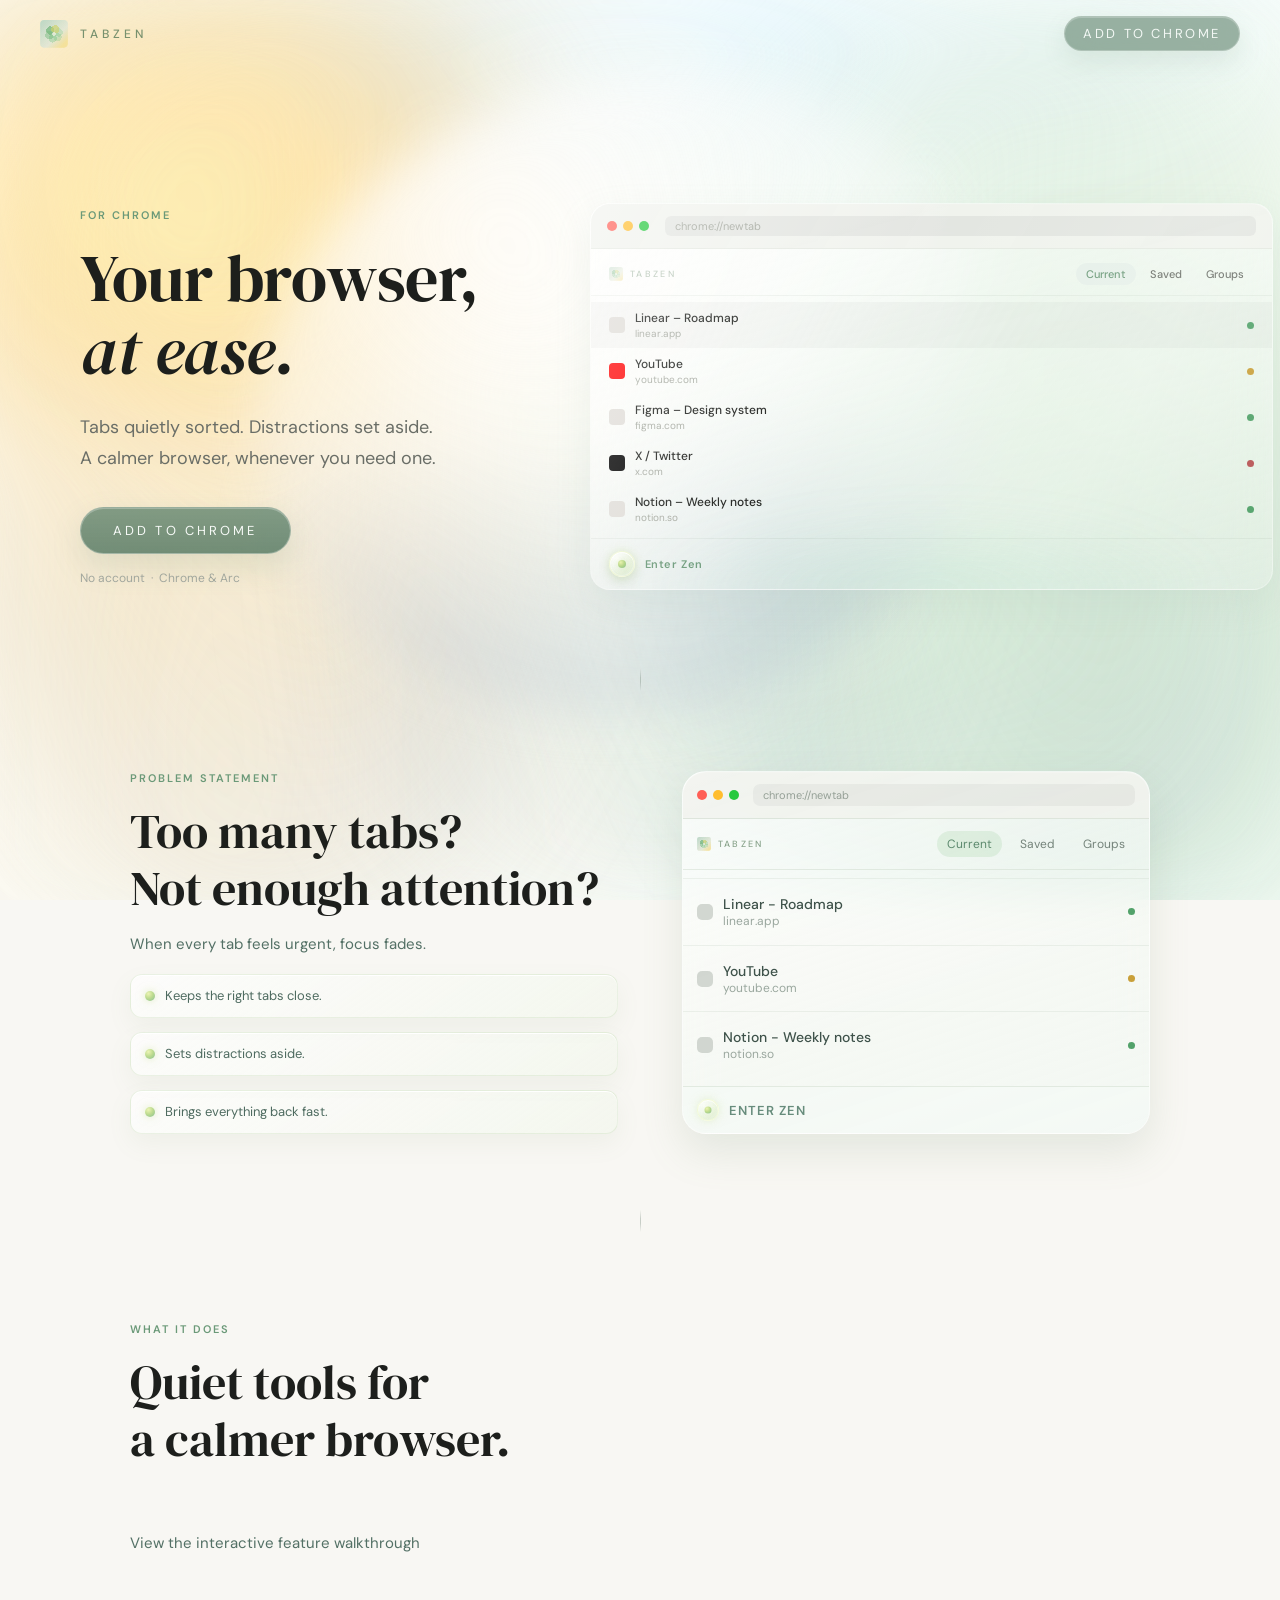
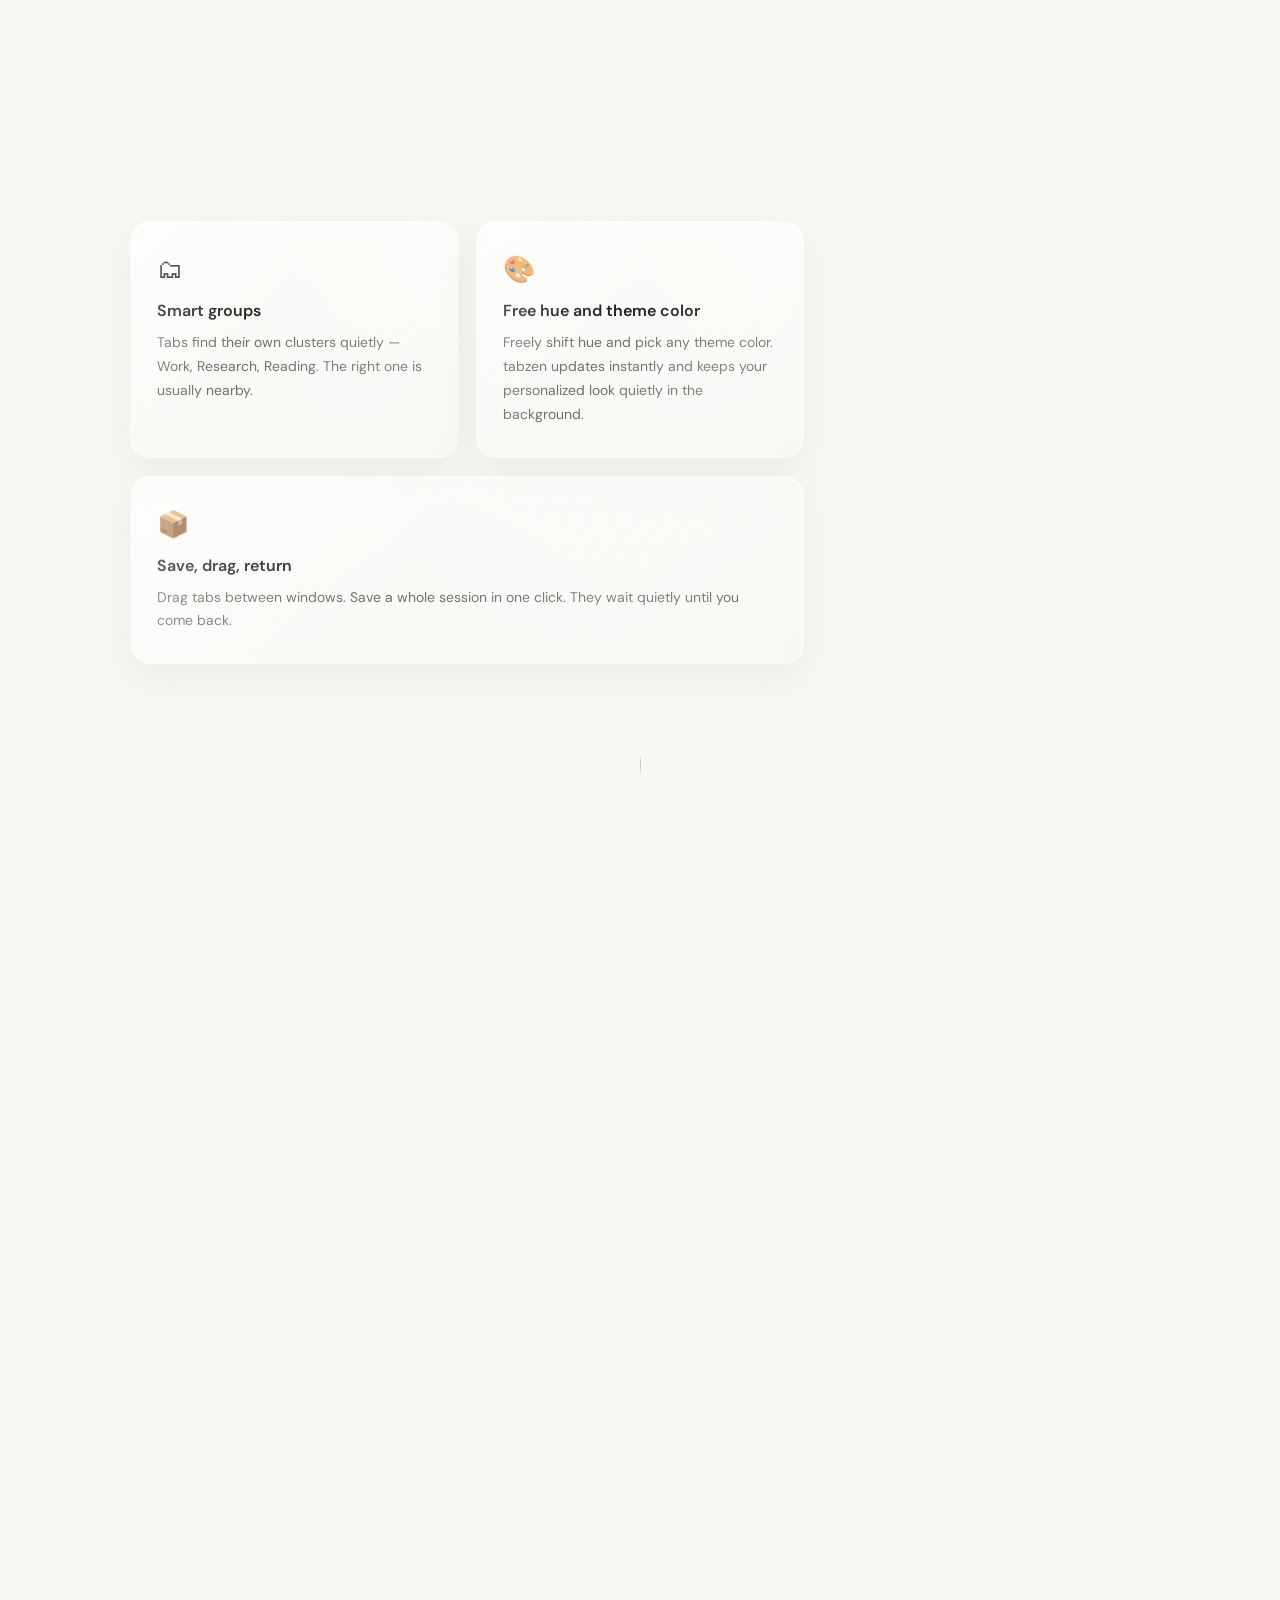
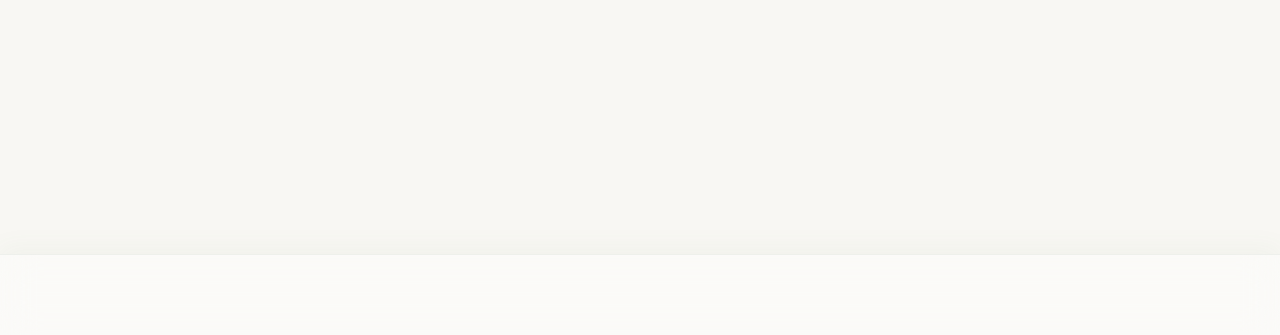
==== commit 2de8a200: "Update 'ADD TO CHROME' links to point to the store" ====
--- a/index.html
+++ b/index.html
@@ -48,7 +48,7 @@
       <img src="./tabzen-logo.svg" alt="tabzen" />
       <span class="brand-wordmark">TABZEN</span>
     </a>
-    <a class="nav-cta" href="#">ADD TO CHROME</a>
+    <a class="nav-cta" href="https://chromewebstore.google.com/detail/ciekknpjfnhpomigcakbcighmjamddag?utm_source=item-share-cb">ADD TO CHROME</a>
   </nav>
 
   <!-- ── HERO ── -->
@@ -64,7 +64,7 @@
           Tabs quietly sorted. Distractions set aside.<br class="br-desk" />
           A calmer browser, whenever you need one.
         </p>
-        <a class="btn-primary" href="#">ADD TO CHROME</a>
+        <a class="btn-primary" href="https://chromewebstore.google.com/detail/ciekknpjfnhpomigcakbcighmjamddag?utm_source=item-share-cb">ADD TO CHROME</a>
         <div class="hero-footnote">No account &nbsp;·&nbsp; Chrome &amp; Arc</div>
 
         <div class="hero-preview-strip" aria-hidden="true">
@@ -301,7 +301,7 @@
           <div class="queue-row"><span class="queue-fav alt"></span><span>Article — saved for later</span></div>
           <div class="queue-row"><span class="queue-fav"></span><span>Pricing compare sheet</span></div>
         </div>
-        <a class="queue-action" href="#">Done</a>
+        <a class="queue-action" href="https://chromewebstore.google.com/detail/ciekknpjfnhpomigcakbcighmjamddag?utm_source=item-share-cb">Done</a>
       </article>
     </div>
   </section>
@@ -317,7 +317,7 @@
       </div>
       <h2>Nothing lost,<br/><em>everything resting.</em></h2>
       <p>Zen mode parks what you don't need. Your desk clears. Everything waits — quiet, safe, ready when you return.</p>
-      <a class="btn-primary btn-primary--light" href="#">ENTER ZEN</a>
+      <a class="btn-primary btn-primary--light" href="https://chromewebstore.google.com/detail/ciekknpjfnhpomigcakbcighmjamddag?utm_source=item-share-cb">ENTER ZEN</a>
     </div>
   </section>
 
@@ -325,7 +325,7 @@
   <section class="final-cta">
     <h2>A calmer browser,<br/>when you need it.</h2>
     <p>Free. No account. No tracking.</p>
-    <a class="btn-primary btn-primary--large" href="#">ADD TABZEN TO CHROME</a>
+    <a class="btn-primary btn-primary--large" href="https://chromewebstore.google.com/detail/ciekknpjfnhpomigcakbcighmjamddag?utm_source=item-share-cb">ADD TABZEN TO CHROME</a>
     <div class="final-footnote">Chrome Web Store &nbsp;·&nbsp; < 1 MB &nbsp;·&nbsp; Open source</div>
   </section>
 
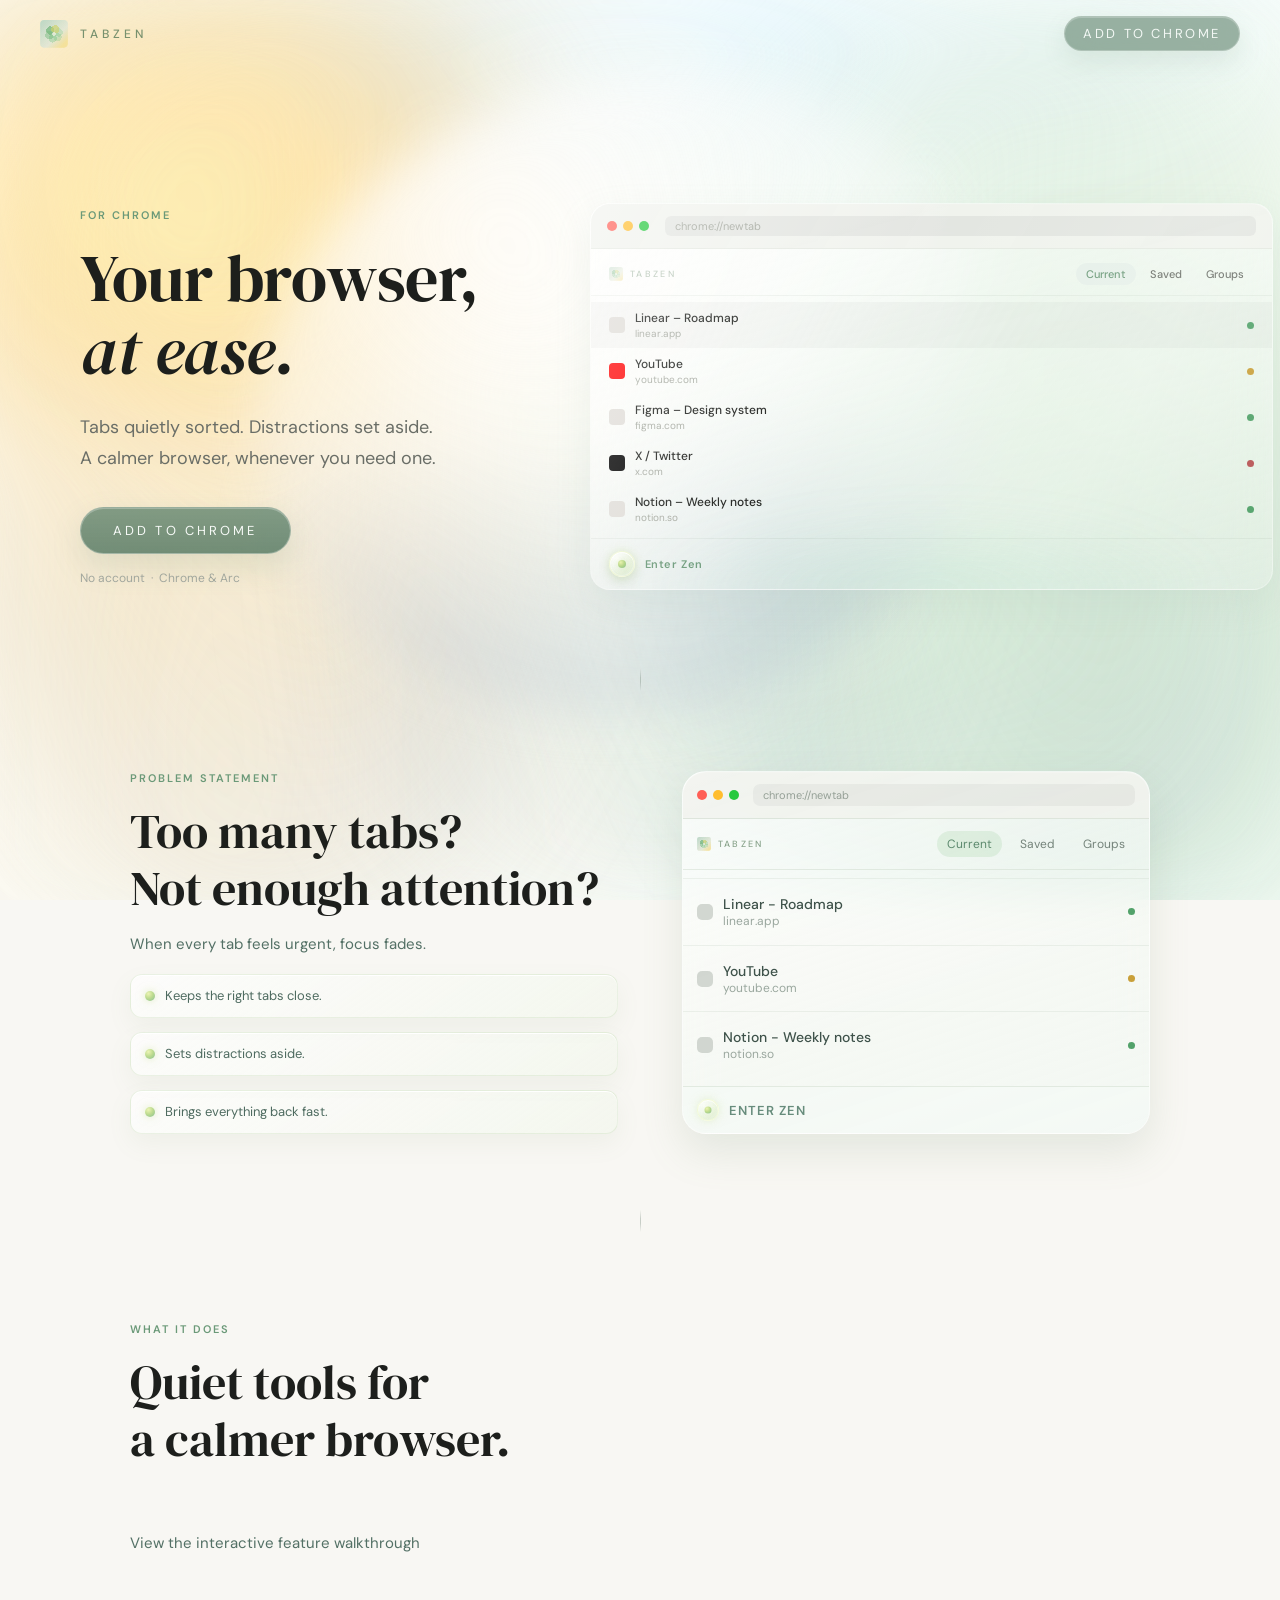
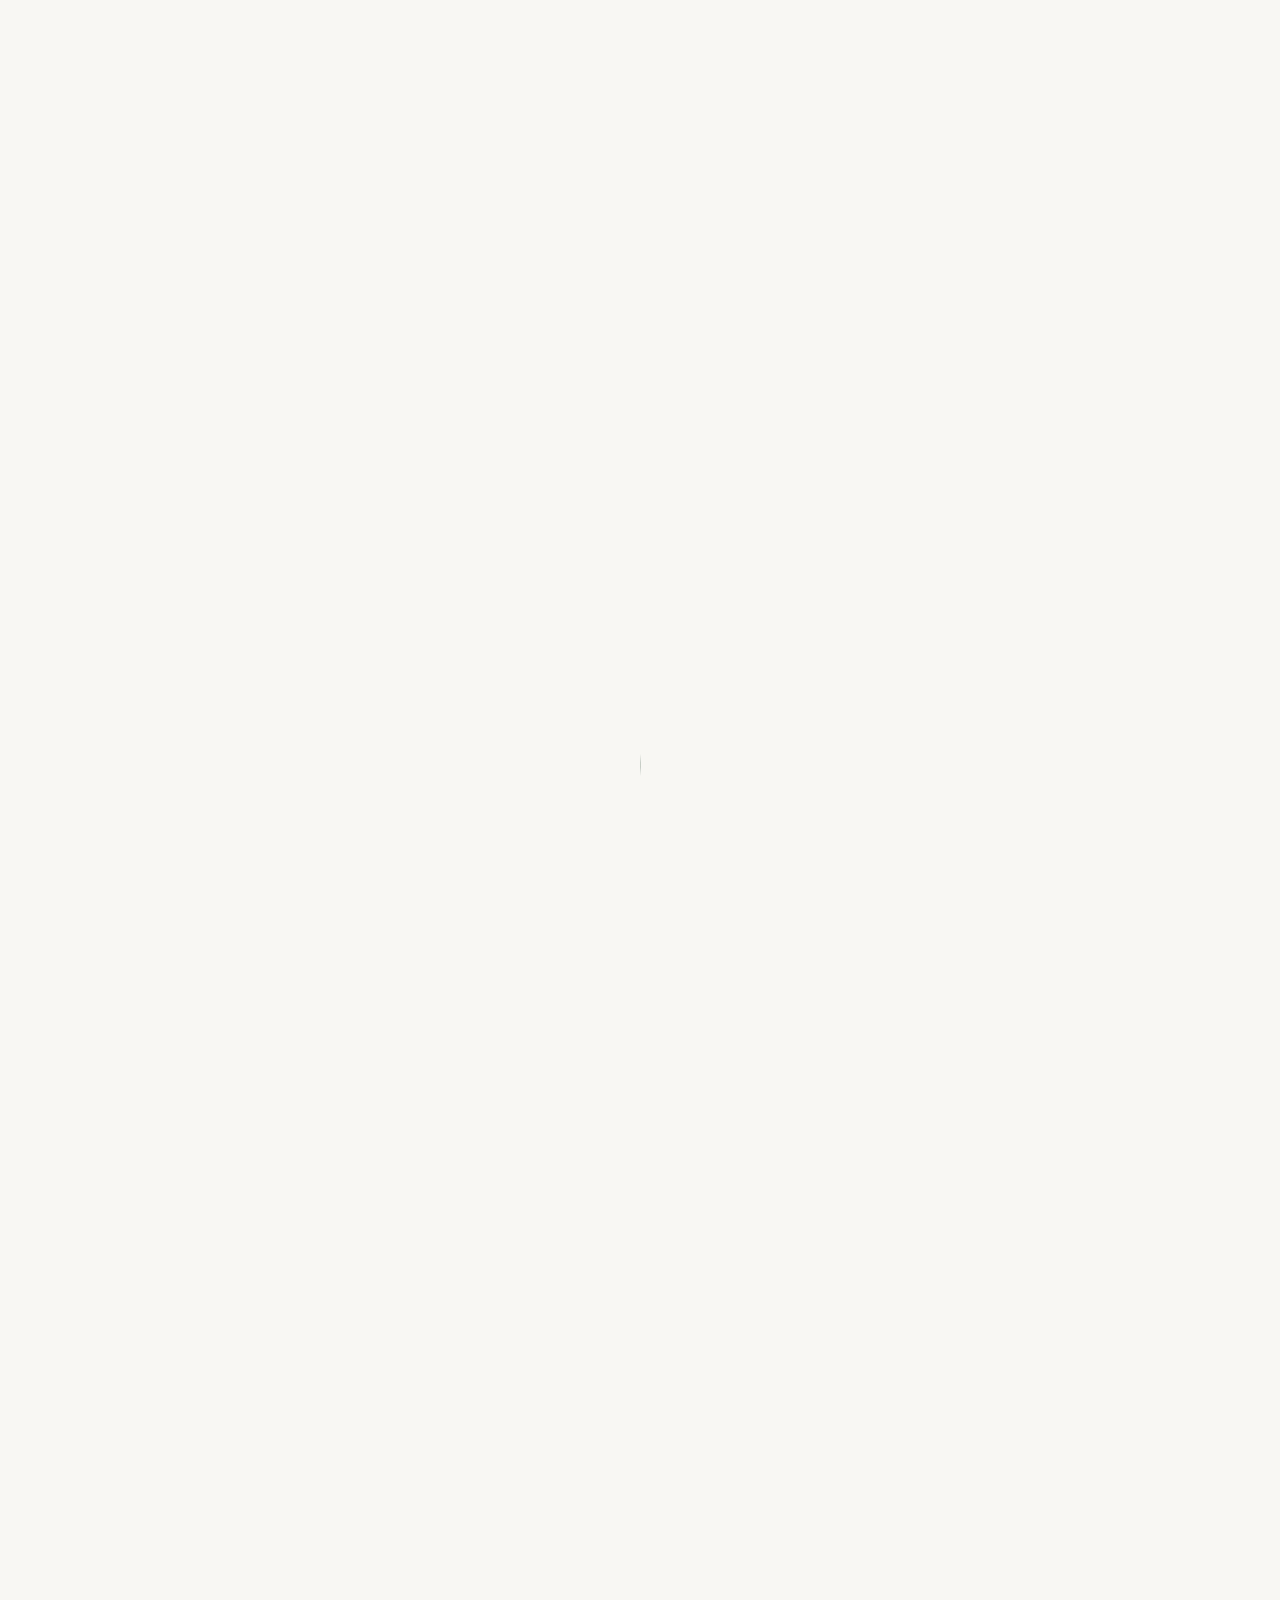
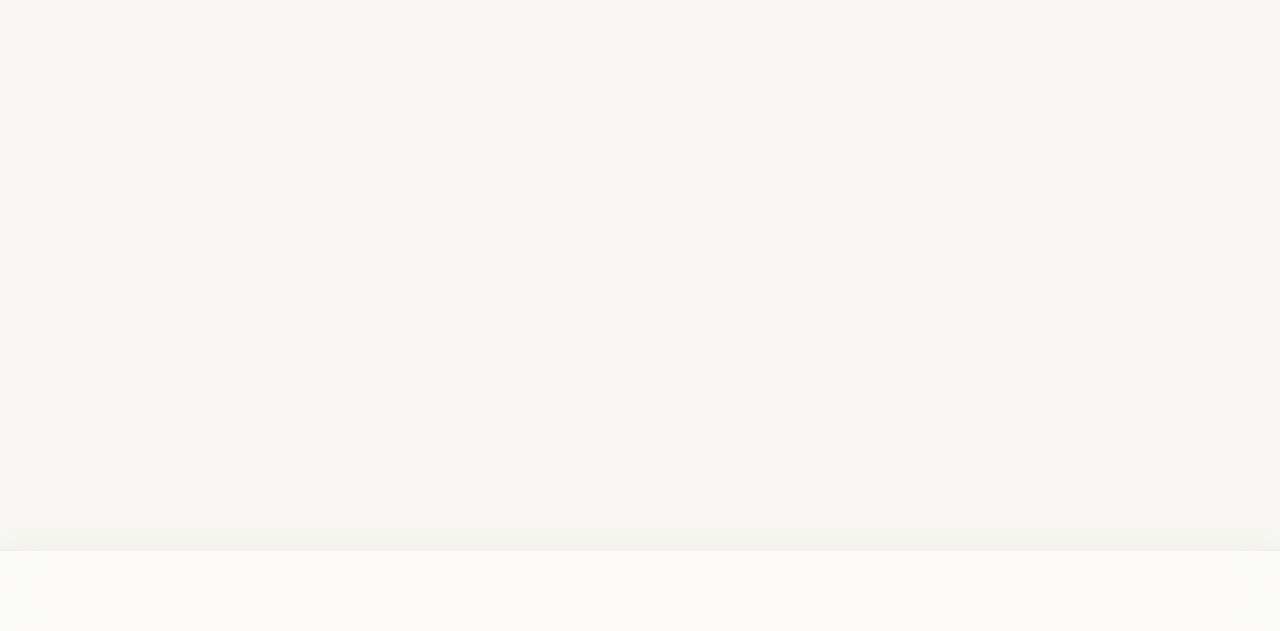
==== commit 8ce3441a: "Install Vercel Web Analytics Implemented Vercel Web Analytics for the Tabzen project.  ## Changes Ma" ====
--- a/index.html
+++ b/index.html
@@ -9,6 +9,10 @@
   <link rel="preconnect" href="https://fonts.googleapis.com" />
   <link rel="preconnect" href="https://fonts.gstatic.com" crossorigin />
   <link href="https://fonts.googleapis.com/css2?family=DM+Sans:wght@400;500;600;700&family=DM+Serif+Display:ital@0;1&display=swap" rel="stylesheet" />
+  <script>
+    window.va = window.va || function () { (window.vaq = window.vaq || []).push(arguments); };
+  </script>
+  <script defer src="/_vercel/insights/script.js"></script>
 </head>
 <body>
   <div class="zen-cursor" aria-hidden="true"></div>
